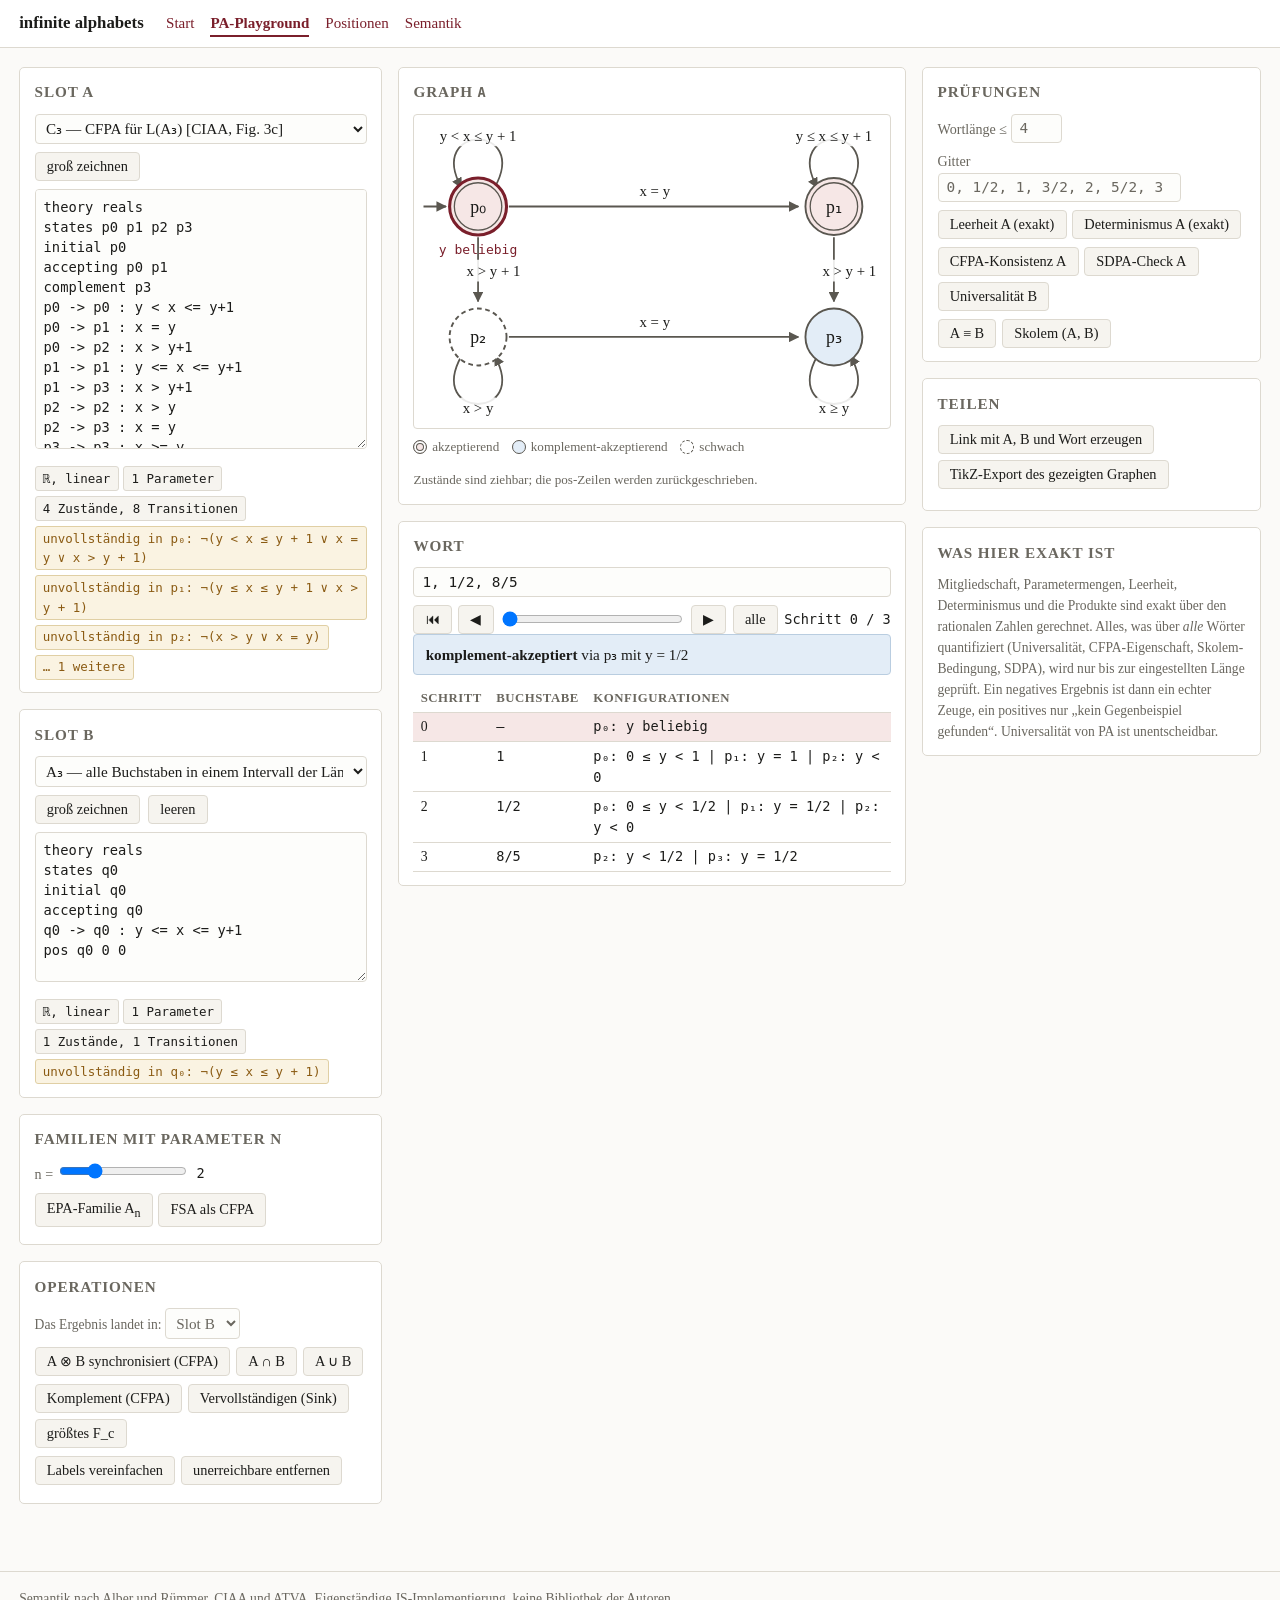
==== docs/playground.html @ 9ccb7ba7 "Kurze Teilen-Links, Graph-Layout ohne Kollisionen Der Teilen-Link war unbrauchbar: encodeURIComponen" ====
<!DOCTYPE html>
<html lang="de">
<head>
<meta charset="utf-8">
<meta name="viewport" content="width=device-width, initial-scale=1">
<title>PA-Playground — infinite alphabets</title>
<link rel="icon" href="favicon.svg" type="image/svg+xml">
<link rel="stylesheet" href="assets/css/app.css">
</head>
<body>

<header class="site">
  <span class="brand">infinite alphabets</span>
  <nav>
    <a href="index.html">Start</a>
    <a href="playground.html" class="active">PA-Playground</a>
    <a href="positions.html">Positionen</a>
    <a href="semantics.html">Semantik</a>
  </nav>
</header>

<main>
  <div class="cols">

    <!-- Spalte 1: Editoren -->
    <div>
      <div class="panel">
        <h2>Slot A</h2>
        <div class="field-row">
          <select id="exA"></select>
          <button id="showA">groß zeichnen</button>
        </div>
        <textarea id="dslA" spellcheck="false"></textarea>
        <div class="badges" id="badgesA"></div>
        <div class="error" id="errA"></div>
      </div>

      <div class="panel">
        <h2>Slot B</h2>
        <div class="field-row">
          <select id="exB"></select>
          <button id="showB">groß zeichnen</button>
          <button id="clearB">leeren</button>
        </div>
        <textarea id="dslB" class="small" spellcheck="false"></textarea>
        <div class="badges" id="badgesB"></div>
        <div class="error" id="errB"></div>
      </div>

      <div class="panel">
        <h2>Familien mit Parameter n</h2>
        <div class="field-row">
          <label>n = <input type="range" id="famN" min="1" max="5" value="2" style="width:8rem"></label>
          <span class="mono" id="famNLabel">2</span>
        </div>
        <div class="btn-row">
          <button data-fam="epa">EPA-Familie A<sub>n</sub></button>
          <button data-fam="cffsa">FSA als CFPA</button>
        </div>
        <p class="hint" id="famNote"></p>
      </div>

      <div class="panel">
        <h2>Operationen</h2>
        <p class="hint" id="opTarget">Das Ergebnis landet in:
          <select id="opSlot"><option value="A">Slot A</option><option value="B" selected>Slot B</option></select>
        </p>
        <div class="btn-row">
          <button data-op="sync">A ⊗ B synchronisiert (CFPA)</button>
          <button data-op="inter">A ∩ B</button>
          <button data-op="union">A ∪ B</button>
        </div>
        <div class="btn-row">
          <button data-op="complement">Komplement (CFPA)</button>
          <button data-op="sink">Vervollständigen (Sink)</button>
          <button data-op="fc">größtes F_c</button>
        </div>
        <div class="btn-row">
          <button data-op="simplify">Labels vereinfachen</button>
          <button data-op="prune">unerreichbare entfernen</button>
        </div>
        <p class="hint" id="opNote"></p>
      </div>
    </div>

    <!-- Spalte 2: Graph -->
    <div>
      <div class="panel">
        <h2>Graph <span id="graphWhich" class="mono"></span></h2>
        <div class="graph-wrap"><svg class="graph" id="graph"></svg></div>
        <div class="legend">
          <span><i class="acc"></i> akzeptierend</span>
          <span><i class="comp"></i> komplement-akzeptierend</span>
          <span><i class="weak"></i> schwach</span>
          <span>Zustände sind ziehbar; die pos-Zeilen werden zurückgeschrieben.</span>
        </div>
      </div>

      <div class="panel">
        <h2>Wort</h2>
        <div class="field-row">
          <input type="text" id="word" placeholder="1, 2, 3   bzw.   abacb">
        </div>
        <div class="stepper">
          <button id="stepFirst">⏮</button>
          <button id="stepPrev">◀</button>
          <input type="range" id="stepRange" min="0" max="0" value="0">
          <button id="stepNext">▶</button>
          <button id="stepAll">alle</button>
          <span class="mono" id="stepLabel"></span>
        </div>
        <div id="verdict"></div>
        <table id="confTable">
          <thead><tr><th>Schritt</th><th>Buchstabe</th><th>Konfigurationen</th></tr></thead>
          <tbody></tbody>
        </table>
      </div>
    </div>

    <!-- Spalte 3: Prüfungen -->
    <div>
      <div class="panel">
        <h2>Prüfungen</h2>
        <div class="field-row">
          <label>Wortlänge ≤ <input type="text" id="maxLen" value="4" style="width:3.2rem"></label>
        </div>
        <div class="field-row" id="gridRow">
          <label>Gitter <input type="text" id="grid" value="0, 1/2, 1, 3/2, 2, 5/2, 3"></label>
        </div>
        <div class="btn-row">
          <button data-check="empty">Leerheit A (exakt)</button>
          <button data-check="det">Determinismus A (exakt)</button>
        </div>
        <div class="btn-row">
          <button data-check="cfpa">CFPA-Konsistenz A</button>
          <button data-check="sdpa">SDPA-Check A</button>
          <button data-check="uni">Universalität B</button>
        </div>
        <div class="btn-row">
          <button data-check="equiv">A ≡ B</button>
          <button data-check="skolem">Skolem (A, B)</button>
        </div>
        <div id="checkOut"></div>
      </div>

      <div class="panel">
        <h2>Teilen</h2>
        <div class="btn-row">
          <button id="mkLink">Link mit A, B und Wort erzeugen</button>
          <button id="mkTikz">TikZ-Export des gezeigten Graphen</button>
        </div>
        <p class="hint" id="linkOut"></p>
        <textarea id="tikzOut" class="small" spellcheck="false" style="display:none" readonly></textarea>
      </div>

      <div class="panel">
        <h2>Was hier exakt ist</h2>
        <p class="hint">
          Mitgliedschaft, Parametermengen, Leerheit, Determinismus und die Produkte sind exakt
          über den rationalen Zahlen gerechnet. Alles, was über <em>alle</em> Wörter quantifiziert
          (Universalität, CFPA-Eigenschaft, Skolem-Bedingung, SDPA), wird nur bis zur eingestellten
          Länge geprüft. Ein negatives Ergebnis ist dann ein echter Zeuge, ein positives nur
          „kein Gegenbeispiel gefunden“. Universalität von PA ist unentscheidbar.
        </p>
      </div>
    </div>

  </div>
</main>

<footer class="site">
  Semantik nach Alber und Rümmer, CIAA und ATVA. Eigenständige JS-Implementierung, keine Bibliothek der Autoren.
</footer>

<script src="assets/js/fraction.js"></script>
<script src="assets/js/intervals.js"></script>
<script src="assets/js/formula.js"></script>
<script src="assets/js/theory-eq.js"></script>
<script src="assets/js/theory-real.js"></script>
<script src="assets/js/automaton.js"></script>
<script src="assets/js/examples.js"></script>
<script src="assets/js/draw.js"></script>
<script src="assets/js/tikz.js"></script>
<script src="assets/js/share.js"></script>
<script src="assets/js/playground.js"></script>
</body>
</html>
---- docs/assets/css/app.css ----
:root {
  --bg: #fbfaf8;
  --panel: #ffffff;
  --ink: #1c1c1a;
  --muted: #6a675f;
  --line: #ddd9d0;
  --accent: #7a1f2b;
  --accent-soft: #f6e7e6;
  --blue: #1f4a7a;
  --blue-soft: #e3edf7;
  --edge: #5a5750;
  --hot: #7a1f2b;
  --ok: #2c6a3f;
  --warn: #8a5a12;
  --err: #a02020;
  --mono: "DejaVu Sans Mono", "Consolas", "Liberation Mono", monospace;
}

* { box-sizing: border-box; }

html, body {
  margin: 0;
  padding: 0;
  background: var(--bg);
  color: var(--ink);
  font-family: "Charter", "Georgia", "Times New Roman", serif;
  font-size: 16px;
  line-height: 1.55;
}

a { color: var(--accent); }
a:hover { color: #a8323f; }

header.site {
  border-bottom: 1px solid var(--line);
  background: var(--panel);
  padding: 0.6rem 1.2rem;
  display: flex;
  align-items: baseline;
  gap: 1.4rem;
  flex-wrap: wrap;
}
header.site .brand { font-weight: 600; font-size: 1.05rem; }
header.site nav { display: flex; gap: 1rem; font-size: 0.94rem; }
header.site nav a { text-decoration: none; }
header.site nav a.active { font-weight: 600; border-bottom: 2px solid var(--accent); }

main { padding: 1.2rem; max-width: 1700px; margin: 0 auto; }
main.prose { max-width: 780px; }
main.prose h1 { font-size: 1.7rem; margin-top: 0.4rem; }
main.prose h2 { font-size: 1.2rem; margin-top: 2rem; }
main.prose code { font-family: var(--mono); font-size: 0.9em; background: #f1efe9; padding: 0.1em 0.3em; border-radius: 3px; }
main.prose pre { background: #f1efe9; padding: 0.8rem; overflow-x: auto; border-radius: 4px; }
main.prose pre code { background: none; padding: 0; }

.cols { display: grid; gap: 1rem; grid-template-columns: minmax(320px, 30fr) minmax(360px, 42fr) minmax(300px, 28fr); align-items: start; }
.cols-2 { display: grid; gap: 1rem; grid-template-columns: minmax(300px, 32fr) minmax(400px, 68fr); align-items: start; }
@media (max-width: 1100px) { .cols, .cols-2 { grid-template-columns: 1fr; } }

.panel {
  background: var(--panel);
  border: 1px solid var(--line);
  border-radius: 5px;
  padding: 0.8rem 0.9rem;
  margin-bottom: 1rem;
}
.panel > h2 { font-size: 0.95rem; text-transform: uppercase; letter-spacing: 0.06em; color: var(--muted); margin: 0 0 0.6rem; font-weight: 600; }
.panel > h3 { font-size: 0.9rem; margin: 0.9rem 0 0.4rem; color: var(--muted); }

textarea, input, select, button {
  font-family: inherit;
  font-size: 0.95rem;
  color: inherit;
}
textarea {
  width: 100%;
  min-height: 260px;
  font-family: var(--mono);
  font-size: 0.86rem;
  line-height: 1.45;
  border: 1px solid var(--line);
  border-radius: 4px;
  padding: 0.5rem;
  background: #fdfdfb;
  resize: vertical;
  tab-size: 2;
}
textarea.small { min-height: 150px; }
input[type="text"] {
  width: 100%;
  border: 1px solid var(--line);
  border-radius: 4px;
  padding: 0.35rem 0.5rem;
  font-family: var(--mono);
  font-size: 0.9rem;
  background: #fdfdfb;
}
select {
  border: 1px solid var(--line);
  border-radius: 4px;
  padding: 0.3rem 0.4rem;
  background: #fdfdfb;
  max-width: 100%;
}
button {
  border: 1px solid var(--line);
  background: #f6f4ef;
  border-radius: 4px;
  padding: 0.32rem 0.7rem;
  cursor: pointer;
  font-size: 0.9rem;
}
button:hover { background: #eeece5; }
button:active { background: #e4e1d8; }
button:disabled { opacity: 0.45; cursor: default; }
button.primary { background: var(--accent); color: #fff; border-color: var(--accent); }
button.primary:hover { background: #8f2634; }
.btn-row { display: flex; flex-wrap: wrap; gap: 0.35rem; margin-top: 0.5rem; }
.field-row { display: flex; gap: 0.5rem; align-items: center; flex-wrap: wrap; margin-bottom: 0.5rem; }
.field-row label { font-size: 0.88rem; color: var(--muted); }

.badges { display: flex; flex-wrap: wrap; gap: 0.3rem; margin-top: 0.55rem; }
.badge {
  font-size: 0.78rem;
  padding: 0.12rem 0.45rem;
  border-radius: 3px;
  border: 1px solid var(--line);
  background: #f6f4ef;
  font-family: var(--mono);
}
.badge.ok { border-color: #b6d3bd; background: #eaf5ed; color: var(--ok); }
.badge.warn { border-color: #e0cfa4; background: #faf3e2; color: var(--warn); }
.badge.err { border-color: #e3b7b7; background: #fbeded; color: var(--err); }

.graph-wrap { border: 1px solid var(--line); border-radius: 4px; background: #fff; overflow: hidden; }
svg.graph { display: block; width: 100%; height: auto; min-height: 220px; font-family: "Charter", "Georgia", serif; }

svg.graph .state-body { fill: #fff; stroke: var(--edge); stroke-width: 1.6; }
svg.graph .state-inner { fill: none; stroke: var(--edge); stroke-width: 1.1; }
svg.graph .state-accepting .state-body { fill: var(--accent-soft); }
svg.graph .state-complement .state-body { fill: var(--blue-soft); }
svg.graph .state-weak .state-body { fill: #fff; stroke-dasharray: 4 3; }
svg.graph .state.hot .state-body { stroke: var(--hot); stroke-width: 2.6; }
svg.graph .state-label { font-size: 15px; fill: var(--ink); }
svg.graph .state-set { font-size: 11px; fill: var(--hot); font-family: var(--mono); }
svg.graph .edge { fill: none; stroke: var(--edge); stroke-width: 1.5; }
svg.graph .init-arrow { stroke: var(--edge); stroke-width: 1.5; fill: none; }
svg.graph .edge-label text { font-size: 12.5px; fill: var(--ink); }
svg.graph .label-bg { fill: #fff; fill-opacity: 0.88; }
svg.graph .token-round circle { fill: var(--accent); }
svg.graph .token-square rect { fill: none; stroke: var(--ink); stroke-width: 1.8; }
svg.graph .token-letter { font-size: 9px; fill: #fff; font-family: var(--mono); }
svg.graph .token { transition: transform 400ms ease; }

table { border-collapse: collapse; width: 100%; font-size: 0.86rem; }
th, td { text-align: left; padding: 0.22rem 0.45rem; border-bottom: 1px solid var(--line); vertical-align: top; }
th { color: var(--muted); font-weight: 600; font-size: 0.8rem; text-transform: uppercase; letter-spacing: 0.04em; }
td.mono, th.mono, .mono { font-family: var(--mono); font-size: 0.85rem; }

.verdict { padding: 0.5rem 0.7rem; border-radius: 4px; border: 1px solid var(--line); margin-bottom: 0.6rem; font-size: 0.95rem; }
.verdict.acc { background: var(--accent-soft); border-color: #e0b9bd; }
.verdict.comp { background: var(--blue-soft); border-color: #b9cde0; }
.verdict.none { background: #f4f3ef; }
.verdict.conflict { background: #fbeded; border-color: #e3b7b7; color: var(--err); font-weight: 600; }

.hint { font-size: 0.85rem; color: var(--muted); margin: 0.3rem 0 0; }
.error { color: var(--err); font-family: var(--mono); font-size: 0.85rem; white-space: pre-wrap; }
.result-line { font-size: 0.88rem; margin: 0.25rem 0; }
.result-line .tag { font-family: var(--mono); font-size: 0.78rem; color: var(--muted); }
.witness-link { cursor: pointer; text-decoration: underline; color: var(--accent); }

.stepper { display: flex; align-items: center; gap: 0.4rem; flex-wrap: wrap; }
.stepper input[type="range"] { flex: 1; min-width: 120px; }

.legend { display: flex; flex-wrap: wrap; gap: 0.8rem; font-size: 0.82rem; color: var(--muted); margin-top: 0.5rem; }
.legend span { display: flex; align-items: center; gap: 0.3rem; }
.legend i { width: 14px; height: 14px; border-radius: 50%; border: 1.5px solid var(--edge); display: inline-block; }
.legend i.acc { background: var(--accent-soft); box-shadow: inset 0 0 0 2px #fff, inset 0 0 0 3px var(--edge); }
.legend i.comp { background: var(--blue-soft); }
.legend i.weak { background: #fff; border-style: dashed; }

details { margin-top: 0.5rem; }
summary { cursor: pointer; font-size: 0.88rem; color: var(--muted); }
details[open] summary { margin-bottom: 0.4rem; }

.matrix { font-family: var(--mono); font-size: 0.8rem; border-collapse: collapse; }
.matrix td { border: none; padding: 0.05rem 0.3rem; text-align: right; }
.matrix .zero { color: #c8c4bb; }

.vec { font-family: var(--mono); font-size: 0.9rem; }
.vec .upper { color: var(--accent); }
.vec .lower { color: var(--blue); }

.word-display { font-family: var(--mono); font-size: 1.05rem; letter-spacing: 0.06em; padding: 0.3rem 0; word-break: break-all; }
.word-display .cursor { color: var(--muted); }

.pos-table { max-height: 320px; overflow-y: auto; }

footer.site { border-top: 1px solid var(--line); margin-top: 2rem; padding: 1rem 1.2rem; font-size: 0.85rem; color: var(--muted); }

/* Teilen-Panel: lange URLs duerfen das Layout nicht sprengen. */
#linkOut { display: flex; flex-direction: column; gap: 0.3rem; margin-top: 0.5rem; }
#linkOut input[type="text"] { font-size: 0.78rem; }
#linkOut .hint { margin: 0; }
.hint, .result-line, .error { overflow-wrap: anywhere; }
#tikzOut { margin-top: 0.5rem; font-size: 0.78rem; }
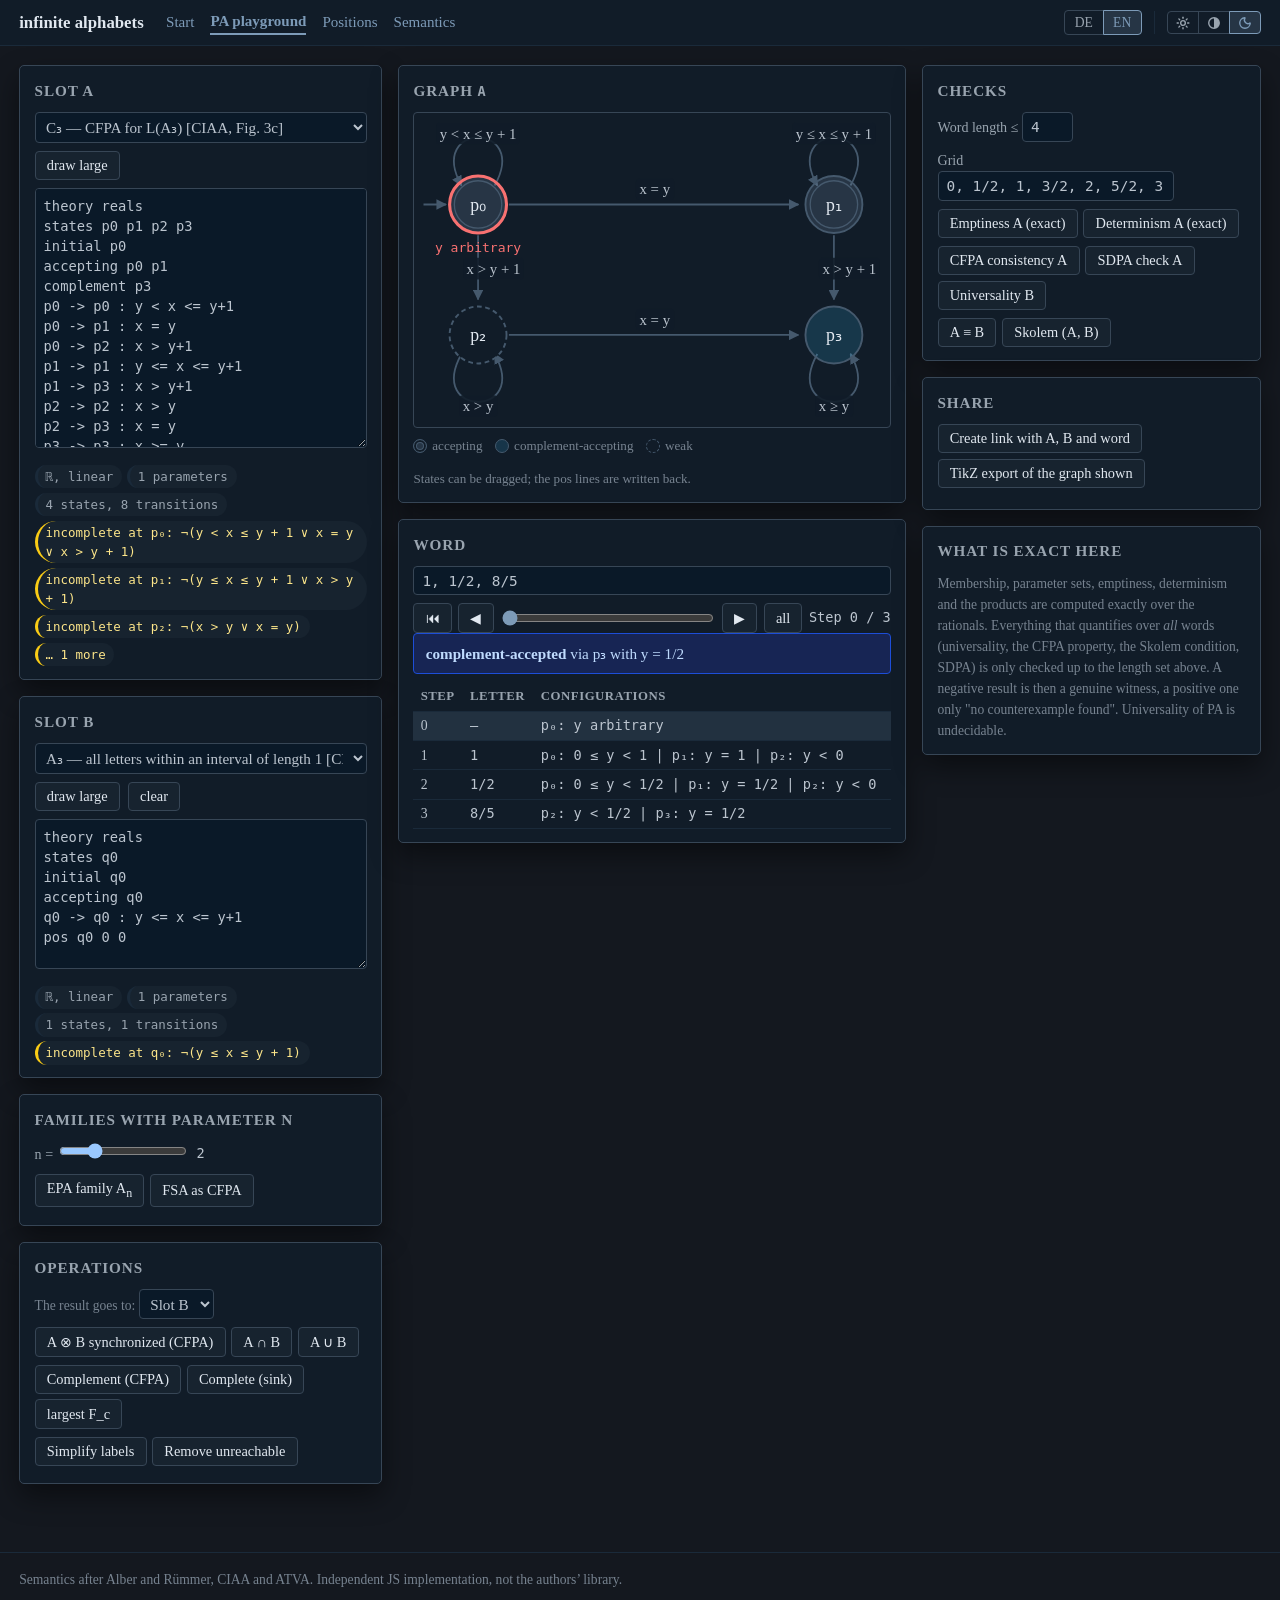
==== commit d21c48cd: "Zweisprachige Seite und die drei Themes von alber.me Englisch ist jetzt der Standard, Deutsch ist ei" ====
--- a/docs/playground.html
+++ b/docs/playground.html
@@ -1,9 +1,11 @@
 <!DOCTYPE html>
-<html lang="de">
+<html lang="en" data-theme="dark" data-skin="dark">
 <head>
 <meta charset="utf-8">
+<script>(function(){var d='dark',P={light:'light',dark:'dark',grey:'dark'},k=function(v){return typeof P[v]=='string'},e=document.documentElement,t=new URLSearchParams(location.search).get('theme');if(k(t)){try{localStorage.setItem('theme',t)}catch(x){}}else{try{t=localStorage.getItem('theme')}catch(x){}}if(!k(t))t=d;e.dataset.skin=t;e.dataset.theme=P[t];e.style.colorScheme=P[t];})();</script>
+<script>(function(){var p=new URLSearchParams(location.search).get('lang'),l;if(p==='en'||p==='de'){l=p}else{try{l=localStorage.getItem('lang')}catch(e){}}document.documentElement.lang=(l==='de'||l==='en')?l:'en';})();</script>
 <meta name="viewport" content="width=device-width, initial-scale=1">
-<title>PA-Playground — infinite alphabets</title>
+<title data-i18n="pg.title">PA playground — infinite alphabets</title>
 <link rel="icon" href="favicon.svg" type="image/svg+xml">
 <link rel="stylesheet" href="assets/css/app.css">
 </head>
@@ -12,11 +14,19 @@
 <header class="site">
   <span class="brand">infinite alphabets</span>
   <nav>
-    <a href="index.html">Start</a>
-    <a href="playground.html" class="active">PA-Playground</a>
-    <a href="positions.html">Positionen</a>
-    <a href="semantics.html">Semantik</a>
+    <a href="index.html" data-i18n="nav.start">Start</a>
+    <a href="playground.html" class="active" data-i18n="nav.playground">PA playground</a>
+    <a href="positions.html" data-i18n="nav.positions">Positions</a>
+    <a href="semantics.html" data-i18n="nav.semantics">Semantics</a>
   </nav>
+  <div class="chrome">
+    <div class="group">
+      <button class="seg lang-seg" data-lang="de">DE</button><button class="seg lang-seg" data-lang="en">EN</button>
+    </div>
+    <div class="group">
+      <button class="seg theme-seg" data-theme-set="light" data-i18n-attr="aria-label:theme.light;title:theme.light"></button><button class="seg theme-seg" data-theme-set="grey" data-i18n-attr="aria-label:theme.grey;title:theme.grey"></button><button class="seg theme-seg" data-theme-set="dark" data-i18n-attr="aria-label:theme.dark;title:theme.dark"></button>
+    </div>
+  </div>
 </header>
 
 <main>
@@ -25,10 +35,10 @@
     <!-- Spalte 1: Editoren -->
     <div>
       <div class="panel">
-        <h2>Slot A</h2>
+        <h2 data-i18n="pg.slotA">Slot A</h2>
         <div class="field-row">
           <select id="exA"></select>
-          <button id="showA">groß zeichnen</button>
+          <button id="showA" data-i18n="pg.drawBig">draw large</button>
         </div>
         <textarea id="dslA" spellcheck="false"></textarea>
         <div class="badges" id="badgesA"></div>
@@ -36,11 +46,11 @@
       </div>
 
       <div class="panel">
-        <h2>Slot B</h2>
+        <h2 data-i18n="pg.slotB">Slot B</h2>
         <div class="field-row">
           <select id="exB"></select>
-          <button id="showB">groß zeichnen</button>
-          <button id="clearB">leeren</button>
+          <button id="showB" data-i18n="pg.drawBig">draw large</button>
+          <button id="clearB" data-i18n="pg.clear">clear</button>
         </div>
         <textarea id="dslB" class="small" spellcheck="false"></textarea>
         <div class="badges" id="badgesB"></div>
@@ -48,36 +58,36 @@
       </div>
 
       <div class="panel">
-        <h2>Familien mit Parameter n</h2>
+        <h2 data-i18n="pg.fam.h">Families with parameter n</h2>
         <div class="field-row">
           <label>n = <input type="range" id="famN" min="1" max="5" value="2" style="width:8rem"></label>
           <span class="mono" id="famNLabel">2</span>
         </div>
         <div class="btn-row">
-          <button data-fam="epa">EPA-Familie A<sub>n</sub></button>
-          <button data-fam="cffsa">FSA als CFPA</button>
+          <button data-fam="epa" data-i18n-html="pg.fam.epa">EPA family A<sub>n</sub></button>
+          <button data-fam="cffsa" data-i18n="pg.fam.cffsa">FSA as CFPA</button>
         </div>
         <p class="hint" id="famNote"></p>
       </div>
 
       <div class="panel">
-        <h2>Operationen</h2>
-        <p class="hint" id="opTarget">Das Ergebnis landet in:
+        <h2 data-i18n="pg.ops.h">Operations</h2>
+        <p class="hint" id="opTarget"><span data-i18n="pg.ops.target">The result goes to:</span>
           <select id="opSlot"><option value="A">Slot A</option><option value="B" selected>Slot B</option></select>
         </p>
         <div class="btn-row">
-          <button data-op="sync">A ⊗ B synchronisiert (CFPA)</button>
-          <button data-op="inter">A ∩ B</button>
-          <button data-op="union">A ∪ B</button>
+          <button data-op="sync" data-i18n="pg.op.sync">A ⊗ B synchronized (CFPA)</button>
+          <button data-op="inter" data-i18n="pg.op.inter">A ∩ B</button>
+          <button data-op="union" data-i18n="pg.op.union">A ∪ B</button>
         </div>
         <div class="btn-row">
-          <button data-op="complement">Komplement (CFPA)</button>
-          <button data-op="sink">Vervollständigen (Sink)</button>
-          <button data-op="fc">größtes F_c</button>
+          <button data-op="complement" data-i18n="pg.op.complement">Complement (CFPA)</button>
+          <button data-op="sink" data-i18n="pg.op.sink">Complete (sink)</button>
+          <button data-op="fc" data-i18n="pg.op.fc">largest F_c</button>
         </div>
         <div class="btn-row">
-          <button data-op="simplify">Labels vereinfachen</button>
-          <button data-op="prune">unerreichbare entfernen</button>
+          <button data-op="simplify" data-i18n="pg.op.simplify">Simplify labels</button>
+          <button data-op="prune" data-i18n="pg.op.prune">Remove unreachable</button>
         </div>
         <p class="hint" id="opNote"></p>
       </div>
@@ -86,92 +96,91 @@
     <!-- Spalte 2: Graph -->
     <div>
       <div class="panel">
-        <h2>Graph <span id="graphWhich" class="mono"></span></h2>
+        <h2><span data-i18n="pg.graph.h">Graph</span> <span id="graphWhich" class="mono"></span></h2>
         <div class="graph-wrap"><svg class="graph" id="graph"></svg></div>
         <div class="legend">
-          <span><i class="acc"></i> akzeptierend</span>
-          <span><i class="comp"></i> komplement-akzeptierend</span>
-          <span><i class="weak"></i> schwach</span>
-          <span>Zustände sind ziehbar; die pos-Zeilen werden zurückgeschrieben.</span>
+          <span><i class="acc"></i> <span data-i18n="pg.legend.acc">accepting</span></span>
+          <span><i class="comp"></i> <span data-i18n="pg.legend.comp">complement-accepting</span></span>
+          <span><i class="weak"></i> <span data-i18n="pg.legend.weak">weak</span></span>
+          <span data-i18n="pg.legend.drag">States can be dragged; the pos lines are written back.</span>
         </div>
       </div>
 
       <div class="panel">
-        <h2>Wort</h2>
+        <h2 data-i18n="pg.word.h">Word</h2>
         <div class="field-row">
-          <input type="text" id="word" placeholder="1, 2, 3   bzw.   abacb">
+          <input type="text" id="word" data-i18n-attr="placeholder:pg.word.placeholder">
         </div>
         <div class="stepper">
-          <button id="stepFirst">⏮</button>
-          <button id="stepPrev">◀</button>
+          <button id="stepFirst" data-i18n-attr="title:pg.step.first;aria-label:pg.step.first">⏮</button>
+          <button id="stepPrev" data-i18n-attr="title:pg.step.prev;aria-label:pg.step.prev">◀</button>
           <input type="range" id="stepRange" min="0" max="0" value="0">
-          <button id="stepNext">▶</button>
-          <button id="stepAll">alle</button>
+          <button id="stepNext" data-i18n-attr="title:pg.step.next;aria-label:pg.step.next">▶</button>
+          <button id="stepAll" data-i18n="pg.step.all" data-i18n-attr="title:pg.step.allTitle">all</button>
           <span class="mono" id="stepLabel"></span>
         </div>
         <div id="verdict"></div>
         <table id="confTable">
-          <thead><tr><th>Schritt</th><th>Buchstabe</th><th>Konfigurationen</th></tr></thead>
+          <thead><tr>
+            <th data-i18n="pg.th.step">Step</th>
+            <th data-i18n="pg.th.letter">Letter</th>
+            <th data-i18n="pg.th.confs">Configurations</th>
+          </tr></thead>
           <tbody></tbody>
         </table>
       </div>
     </div>
 
-    <!-- Spalte 3: Prüfungen -->
+    <!-- Spalte 3: Pruefungen -->
     <div>
       <div class="panel">
-        <h2>Prüfungen</h2>
+        <h2 data-i18n="pg.checks.h">Checks</h2>
         <div class="field-row">
-          <label>Wortlänge ≤ <input type="text" id="maxLen" value="4" style="width:3.2rem"></label>
+          <label><span data-i18n="pg.checks.maxlen">Word length ≤</span> <input type="text" id="maxLen" value="4" style="width:3.2rem"></label>
         </div>
         <div class="field-row" id="gridRow">
-          <label>Gitter <input type="text" id="grid" value="0, 1/2, 1, 3/2, 2, 5/2, 3"></label>
+          <label><span data-i18n="pg.checks.grid">Grid</span> <input type="text" id="grid" value="0, 1/2, 1, 3/2, 2, 5/2, 3"></label>
         </div>
         <div class="btn-row">
-          <button data-check="empty">Leerheit A (exakt)</button>
-          <button data-check="det">Determinismus A (exakt)</button>
+          <button data-check="empty" data-i18n="pg.check.empty">Emptiness A (exact)</button>
+          <button data-check="det" data-i18n="pg.check.det">Determinism A (exact)</button>
         </div>
         <div class="btn-row">
-          <button data-check="cfpa">CFPA-Konsistenz A</button>
-          <button data-check="sdpa">SDPA-Check A</button>
-          <button data-check="uni">Universalität B</button>
+          <button data-check="cfpa" data-i18n="pg.check.cfpa">CFPA consistency A</button>
+          <button data-check="sdpa" data-i18n="pg.check.sdpa">SDPA check A</button>
+          <button data-check="uni" data-i18n="pg.check.uni">Universality B</button>
         </div>
         <div class="btn-row">
-          <button data-check="equiv">A ≡ B</button>
-          <button data-check="skolem">Skolem (A, B)</button>
+          <button data-check="equiv" data-i18n="pg.check.equiv">A ≡ B</button>
+          <button data-check="skolem" data-i18n="pg.check.skolem">Skolem (A, B)</button>
         </div>
         <div id="checkOut"></div>
       </div>
 
       <div class="panel">
-        <h2>Teilen</h2>
+        <h2 data-i18n="pg.share.h">Share</h2>
         <div class="btn-row">
-          <button id="mkLink">Link mit A, B und Wort erzeugen</button>
-          <button id="mkTikz">TikZ-Export des gezeigten Graphen</button>
+          <button id="mkLink" data-i18n="pg.share.link">Create link with A, B and word</button>
+          <button id="mkTikz" data-i18n="pg.share.tikz">TikZ export of the graph shown</button>
         </div>
         <p class="hint" id="linkOut"></p>
         <textarea id="tikzOut" class="small" spellcheck="false" style="display:none" readonly></textarea>
       </div>
 
       <div class="panel">
-        <h2>Was hier exakt ist</h2>
-        <p class="hint">
-          Mitgliedschaft, Parametermengen, Leerheit, Determinismus und die Produkte sind exakt
-          über den rationalen Zahlen gerechnet. Alles, was über <em>alle</em> Wörter quantifiziert
-          (Universalität, CFPA-Eigenschaft, Skolem-Bedingung, SDPA), wird nur bis zur eingestellten
-          Länge geprüft. Ein negatives Ergebnis ist dann ein echter Zeuge, ein positives nur
-          „kein Gegenbeispiel gefunden“. Universalität von PA ist unentscheidbar.
-        </p>
+        <h2 data-i18n="pg.exact.h">What is exact here</h2>
+        <p class="hint" data-i18n-html="pg.exact.p"></p>
       </div>
     </div>
 
   </div>
 </main>
 
-<footer class="site">
-  Semantik nach Alber und Rümmer, CIAA und ATVA. Eigenständige JS-Implementierung, keine Bibliothek der Autoren.
-</footer>
+<footer class="site" data-i18n="pg.footer">Semantics after Alber and Rümmer, CIAA and ATVA. Independent JS implementation, not the authors’ library.</footer>
 
+<script src="assets/js/strings.js"></script>
+<script src="assets/js/messages.js"></script>
+<script src="assets/js/site-chrome.js"></script>
 <script src="assets/js/fraction.js"></script>
 <script src="assets/js/intervals.js"></script>
 <script src="assets/js/formula.js"></script>
--- a/docs/assets/css/app.css
+++ b/docs/assets/css/app.css
@@ -1,18 +1,162 @@
+/* app.css — Farbleiter, Chrome und Komponenten.
+ *
+ * Drei Skins, nicht zwei: light, dark, grey. Die Wahl steht in data-skin, ihre
+ * Polaritaet in data-theme, damit Grau ein *dunkler* Skin ist und Code, der auf
+ * data-theme verzweigt, weiter stimmt. Die Leiter ist die --tool-*-Leiter von
+ * alber.me, Werte uebernommen (OKLab, Hue 250, gleichmaessige Helligkeitsstufen),
+ * damit die Projektseite unter alber.me/infinite-alphabets nicht aus dem Rahmen
+ * faellt. Die Rollen der alten Variablen (--bg, --ink, --accent) sind darauf
+ * abgebildet und bleiben erhalten, damit die SVG-Regeln unten unveraendert gelten.
+ *
+ * Grau unterscheidet Flaechen ueber den Umriss, nicht ueber die Fuellung: keine
+ * Schatten, keine Flaechenakzente. Deshalb ist dort --tool-surface gleich der
+ * Seitenfarbe und --tool-border weiss.
+ */
+
+/* === DUNKEL (Standard) === */
+html[data-theme="dark"] {
+  --tool-emph:     #e1e8f0;
+  --tool-text:     #bcc5cf;
+  --tool-label:    #99a4af;
+  --tool-note:     #778390;
+  --tool-faint:    #566472;
+  --tool-border:   #374656;
+  --tool-hairline: #1a2a3a;
+  --tool-grid:     #45596d;
+  --tool-ink:      #0a1928;
+  --tool-panel:    #0a1928;
+  --tool-surface:  #111c28;
+  --tool-subtle:   #17232f;
+  --tool-shadow:   rgba(0, 0, 0, .45);
+  --tool-panel-shadow: 0 12px 28px var(--tool-shadow);
+  --tool-sig-good: #4ade80;
+  --tool-sig-warn: #facc15;
+  --tool-sig-bad:  #f87171;
+  --tool-sig-info: #38bdf8;
+  --tool-ok-bg:     #052e16;
+  --tool-ok-border: #15803d;
+  --tool-ok-text:   #bbf7d0;
+  --tool-warn-bg:     #422006;
+  --tool-warn-border: #a16207;
+  --tool-warn-text:   #fde68a;
+  --tool-danger-bg:     #7f1d1d;
+  --tool-danger-border: #b91c1c;
+  --tool-danger-text:   #fecaca;
+  --tool-info-bg:     #172554;
+  --tool-info-border: #1d4ed8;
+  --tool-info-text:   #bfdbfe;
+
+  --page:   #14181f;
+  --accent: #7d9bb8;
+  --accent-hover: #9db8d2;
+  --accent-soft:  rgba(125, 155, 184, .20);
+  --blue:      #38bdf8;
+  --blue-soft: rgba(56, 189, 248, .16);
+}
+
+/* === HELL === */
+html[data-theme="light"] {
+  --tool-emph:     #0c1c2b;
+  --tool-text:     #293746;
+  --tool-label:    #485563;
+  --tool-note:     #687481;
+  --tool-faint:    #8b96a1;
+  --tool-border:   #afb8c1;
+  --tool-hairline: #d5dce3;
+  --tool-grid:     #d5dce3;
+  --tool-ink:      #ecf3fb;
+  --tool-panel:    #ecf3fb;
+  --tool-surface:  #ffffff;
+  --tool-subtle:   #f1f5f9;
+  --tool-shadow:   rgba(15, 30, 50, .10);
+  --tool-panel-shadow: 0 1px 3px rgba(15, 30, 50, .08);
+  --tool-sig-good: #15803d;
+  --tool-sig-warn: #a16207;
+  --tool-sig-bad:  #b91c1c;
+  --tool-sig-info: #0369a1;
+  --tool-ok-bg:     #f0fdf4;
+  --tool-ok-border: #bbf7d0;
+  --tool-ok-text:   #166534;
+  --tool-warn-bg:     #fffbeb;
+  --tool-warn-border: #f59e0b;
+  --tool-warn-text:   #92400e;
+  --tool-danger-bg:     #fee2e2;
+  --tool-danger-border: #dc2626;
+  --tool-danger-text:   #7f1d1d;
+  --tool-info-bg:     #eff6ff;
+  --tool-info-border: #93c5fd;
+  --tool-info-text:   #1d4ed8;
+
+  --page:   #f8fafc;
+  --accent: #1f4a7a;
+  --accent-hover: #2c6099;
+  --accent-soft:  rgba(31, 74, 122, .10);
+  --blue:      #0369a1;
+  --blue-soft: rgba(3, 105, 161, .10);
+}
+
+/* === GRAU ===
+ * Dreifach wiederholtes Attribut wie in der Vorlage: der Skin muss die
+ * data-theme-Bloecke oben schlagen, egal wo er in der Datei steht. */
+html[data-skin="grey"][data-skin="grey"][data-skin="grey"] {
+  --tool-emph:     #ffffff;
+  --tool-text:     #f2f4f5;
+  --tool-label:    #dfe3e5;
+  --tool-note:     #c9cfd2;
+  --tool-faint:    #b0b7bb;
+  --tool-border:   #ffffff;
+  --tool-hairline: #9aa1a6;
+  --tool-grid:     #b0b7bb;
+  --tool-ink:      #22262b;
+  --tool-panel:    #55595f;
+  --tool-surface:  #55595f;
+  --tool-subtle:   #5c6167;
+  --tool-shadow:   transparent;
+  --tool-panel-shadow: none;
+  /* In einem achromatischen Skin ist die einzige verbleibende Achse die
+     Helligkeit, also bekommt sie das, was der Leser nicht uebersehen darf:
+     schlecht ist weiss, gut tritt zurueck. Info behaelt das Tuerkis. */
+  --tool-sig-good: #b3babe;
+  --tool-sig-warn: #d9dde0;
+  --tool-sig-bad:  #ffffff;
+  --tool-sig-info: #6fe3d2;
+  /* Callouts verlieren ihre Farbe und behalten ihren Kasten. Der Schweregrad
+     ist der Rand: durchgehend weiss beim Fehler, eine Stufe runter bei der
+     Warnung, Haarlinie beim Rest. */
+  --tool-ok-bg:     transparent;
+  --tool-ok-border: #9aa1a6;
+  --tool-ok-text:   #f2f4f5;
+  --tool-warn-bg:     transparent;
+  --tool-warn-border: #dfe3e5;
+  --tool-warn-text:   #f2f4f5;
+  --tool-danger-bg:     transparent;
+  --tool-danger-border: #ffffff;
+  --tool-danger-text:   #ffffff;
+  --tool-info-bg:     transparent;
+  --tool-info-border: #6fe3d2;
+  --tool-info-text:   #f2f4f5;
+
+  --page:   #55595f;
+  --accent: #6fe3d2;
+  --accent-hover: #93ece0;
+  --accent-soft:  transparent;
+  --blue:      #6fe3d2;
+  --blue-soft: transparent;
+}
+
+/* Rollen, die der alte Code unter seinen Namen liest. Eine Ebene Indirektion,
+   damit die SVG- und Tabellenregeln unten nicht dreimal existieren muessen. */
 :root {
-  --bg: #fbfaf8;
-  --panel: #ffffff;
-  --ink: #1c1c1a;
-  --muted: #6a675f;
-  --line: #ddd9d0;
-  --accent: #7a1f2b;
-  --accent-soft: #f6e7e6;
-  --blue: #1f4a7a;
-  --blue-soft: #e3edf7;
-  --edge: #5a5750;
-  --hot: #7a1f2b;
-  --ok: #2c6a3f;
-  --warn: #8a5a12;
-  --err: #a02020;
+  --bg:    var(--page);
+  --panel: var(--tool-surface);
+  --ink:   var(--tool-text);
+  --muted: var(--tool-note);
+  --line:  var(--tool-hairline);
+  --edge:  var(--tool-grid);
+  --hot:   var(--tool-sig-bad);
+  --ok:    var(--tool-sig-good);
+  --warn:  var(--tool-sig-warn);
+  --err:   var(--tool-sig-bad);
   --mono: "DejaVu Sans Mono", "Consolas", "Liberation Mono", monospace;
 }
 
@@ -29,28 +173,206 @@
 }
 
 a { color: var(--accent); }
-a:hover { color: #a8323f; }
+a:hover { color: var(--accent-hover); }
+
+/* ===================================================================== */
+/* AFFORDANZ: drei Klassen, drei Formen.                                 */
+/*                                                                       */
+/* Die Seite hatte Elemente, denen man nicht ansah, ob sie anklickbar    */
+/* sind: Badges sahen aus wie Schaltflaechen, Tabellenzeilen und Zeugen- */
+/* Links waren klickbar, ohne es zu zeigen. Ab hier gilt durchgehend:    */
+/*                                                                       */
+/*   AKTION   .btn        erhaben, Rahmen + Fuellung, cursor: pointer,   */
+/*                        reagiert auf hover/active. Tut etwas.          */
+/*   AUSWAHL  .seg        flach, geteilte Kanten, aktives Segment traegt */
+/*                        den Akzent. Waehlt zwischen Zustaenden.        */
+/*   ANZEIGE  .badge      abgerundete Kapsel, kein Rahmen in Buttonfarbe,*/
+/*             .verdict   cursor bleibt default. Reagiert auf nichts.    */
+/*                                                                       */
+/* Klickbares, das kein Kasten sein kann (Tabellenzeile, Zeuge im Fliess-*/
+/* text), bekommt .is-clickable bzw. .witness-link: unterstrichen und mit*/
+/* Hover-Fuellung, damit die Klickbarkeit sichtbar ist, ohne dass daraus */
+/* eine vierte Buttonform wird.                                          */
+/* ===================================================================== */
+
+/* --- AKTION ---
+   Rechteck, umlaufender Rahmen, leichte Erhebung: eine Flaeche, die man
+   druecken kann. Der Schatten ist absichtlich klein; im grauen Skin ist er
+   none (--tool-panel-shadow), dort tragen Rahmen und Hover die Aussage. */
+button,
+.btn {
+  font-family: inherit;
+  font-size: 0.9rem;
+  color: var(--tool-emph);
+  border: 1px solid var(--tool-border);
+  background: var(--tool-subtle);
+  border-radius: 4px;
+  padding: 0.32rem 0.7rem;
+  cursor: pointer;
+  transition: background-color .12s ease, border-color .12s ease, color .12s ease,
+    transform .06s ease;
+}
+/* Der Druck-Effekt: einen halben Pixel tiefer beim Klicken. Kein Schatten, der
+   sich bewegt, weil der graue Skin gar keinen hat und die Bewegung dort dann
+   fehlen wuerde. */
+button:active:not(:disabled),
+.btn:active:not(:disabled) { transform: translateY(1px); }
+button:hover:not(:disabled),
+.btn:hover:not(:disabled) {
+  background: color-mix(in srgb, var(--accent) 16%, var(--tool-subtle));
+  border-color: var(--accent);
+  color: var(--tool-emph);
+}
+button:active:not(:disabled),
+.btn:active:not(:disabled) {
+  background: color-mix(in srgb, var(--accent) 26%, var(--tool-subtle));
+}
+button:disabled,
+.btn:disabled { opacity: 0.45; cursor: not-allowed; }
+button:focus-visible,
+.btn:focus-visible { outline: 2px solid var(--accent); outline-offset: 2px; }
+
+button.primary,
+.btn.primary {
+  background: var(--accent);
+  color: var(--tool-ink);
+  border-color: var(--accent);
+  font-weight: 600;
+}
+button.primary:hover:not(:disabled),
+.btn.primary:hover:not(:disabled) {
+  background: var(--accent-hover);
+  border-color: var(--accent-hover);
+  color: var(--tool-ink);
+}
+
+/* --- AUSWAHL ---
+   Ecken folgen der DOM-Nachbarschaft, ein einzelnes Segment braucht also
+   keinen Sonderfall. Jedes Segment behaelt alle vier eigenen Raender. */
+.seg {
+  font-family: inherit;
+  font-size: 0.85rem;
+  color: var(--tool-label);
+  background: transparent;
+  border: 1px solid var(--tool-border);
+  border-radius: 4px;
+  padding: 0.22rem 0.6rem;
+  cursor: pointer;
+  transition: background-color .12s ease, color .12s ease, border-color .12s ease;
+}
+.seg:has(+ .seg) { border-top-right-radius: 0; border-bottom-right-radius: 0; }
+.seg + .seg { border-top-left-radius: 0; border-bottom-left-radius: 0; margin-left: -1px; }
+.seg:hover:not(.active) { color: var(--tool-emph); background: var(--tool-subtle); }
+.seg.active {
+  /* Weiche Akzentwaesche statt gefuellter Flaeche: ein gesaettigter Block
+     Akzent ist viel Farbe fuer ein Bedienelement, das nur sagt, welche von
+     zwei Ansichten an ist. Gemischt gegen transparent, nicht gegen die
+     Seitenfarbe. */
+  background: color-mix(in srgb, var(--accent) 20%, transparent);
+  color: var(--accent);
+  border-color: var(--accent);
+  z-index: 2;
+}
+.seg:focus-visible { outline: 2px solid var(--accent); outline-offset: 2px; z-index: 2; }
+
+/* --- ANZEIGE ---
+   Der Unterschied zur Schaltflaeche muss ohne Mauszeiger lesbar sein, sonst
+   sieht eine Reihe Badges aus wie eine Reihe Knoepfe. Drei Merkmale zusammen,
+   nicht eines allein, weil im grauen Skin die Farbe als Unterscheidung ausfaellt:
+     - Kapselform (border-radius 999px) gegen das Rechteck der Schaltflaeche,
+     - linker Farbbalken statt umlaufendem Rahmen: eine Marke am Text, kein Kasten,
+     - keine Hover-Reaktion, cursor: default, Text markierbar.
+   Der Balken traegt die Schwere (ok/warn/err), die Flaeche bleibt ruhig. */
+.badges { display: flex; flex-wrap: wrap; gap: 0.3rem; margin-top: 0.55rem; }
+.badge {
+  display: inline-block;
+  font-size: 0.78rem;
+  padding: 0.12rem 0.55rem 0.12rem 0.5rem;
+  border-radius: 999px;
+  border: none;
+  border-left: 3px solid var(--tool-hairline);
+  background: var(--tool-subtle);
+  color: var(--tool-label);
+  font-family: var(--mono);
+  cursor: default;
+  user-select: text;
+}
+.badge.ok   { border-left-color: var(--tool-sig-good); color: var(--tool-ok-text); }
+.badge.warn { border-left-color: var(--tool-sig-warn); color: var(--tool-warn-text); }
+.badge.err  { border-left-color: var(--tool-sig-bad);  color: var(--tool-danger-text); }
+
+/* --- KLICKBARES OHNE BUTTONFORM --- */
+.witness-link {
+  cursor: pointer;
+  text-decoration: underline;
+  text-underline-offset: 2px;
+  color: var(--accent);
+  border-radius: 3px;
+}
+.witness-link:hover { background: color-mix(in srgb, var(--accent) 18%, transparent); }
+
+/* Zeilen, die bei Klick den Schritt setzen. Der Zeiger allein reicht nicht,
+   weil man ihn erst sieht, wenn man schon dort ist: deshalb zusaetzlich eine
+   Hover-Fuellung ueber die ganze Zeile. */
+tr.is-clickable { cursor: pointer; }
+tr.is-clickable:hover > td { background: var(--tool-subtle); }
+tr.is-clickable.active > td { background: color-mix(in srgb, var(--accent) 16%, transparent); }
+
+/* ===================================================================== */
 
 header.site {
-  border-bottom: 1px solid var(--line);
-  background: var(--panel);
+  border-bottom: 1px solid var(--tool-hairline);
+  background: var(--tool-surface);
   padding: 0.6rem 1.2rem;
   display: flex;
-  align-items: baseline;
+  align-items: center;
   gap: 1.4rem;
   flex-wrap: wrap;
 }
-header.site .brand { font-weight: 600; font-size: 1.05rem; }
-header.site nav { display: flex; gap: 1rem; font-size: 0.94rem; }
+header.site .brand { font-weight: 600; font-size: 1.05rem; color: var(--tool-emph); }
+header.site nav { display: flex; gap: 1rem; font-size: 0.94rem; align-items: center; }
 header.site nav a { text-decoration: none; }
 header.site nav a.active { font-weight: 600; border-bottom: 2px solid var(--accent); }
+/* Die Umschalter rutschen ans rechte Ende, getrennt vom Seitenwechsel. */
+header.site .chrome {
+  margin-left: auto;
+  display: flex;
+  align-items: center;
+  gap: 0.75rem;
+}
+header.site .chrome .group { display: flex; align-items: center; }
+header.site .chrome .group + .group {
+  border-left: 1px solid var(--tool-hairline);
+  padding-left: 0.75rem;
+}
+
+/* Theme-Umschalter: die Icons kommen als CSS-Maske herein und werden in
+   currentColor gefaerbt, nicht als ☀/☾-Zeichen. Die rendern in den meisten
+   Fonts als Emoji und bringen ihre eigene Farbe mit. */
+.theme-seg {
+  display: inline-flex;
+  align-items: center;
+  justify-content: center;
+  padding: 0.22rem 0.5rem;
+}
+.theme-seg::before {
+  content: "";
+  width: 14px;
+  height: 14px;
+  background-color: currentColor;
+  -webkit-mask: var(--icon) no-repeat center / contain;
+  mask: var(--icon) no-repeat center / contain;
+}
+.theme-seg[data-theme-set="light"] { --icon: url('../img/icons/theme-sun.svg'); }
+.theme-seg[data-theme-set="grey"]  { --icon: url('../img/icons/theme-contrast.svg'); }
+.theme-seg[data-theme-set="dark"]  { --icon: url('../img/icons/theme-moon.svg'); }
 
 main { padding: 1.2rem; max-width: 1700px; margin: 0 auto; }
 main.prose { max-width: 780px; }
-main.prose h1 { font-size: 1.7rem; margin-top: 0.4rem; }
-main.prose h2 { font-size: 1.2rem; margin-top: 2rem; }
-main.prose code { font-family: var(--mono); font-size: 0.9em; background: #f1efe9; padding: 0.1em 0.3em; border-radius: 3px; }
-main.prose pre { background: #f1efe9; padding: 0.8rem; overflow-x: auto; border-radius: 4px; }
+main.prose h1 { font-size: 1.7rem; margin-top: 0.4rem; color: var(--tool-emph); }
+main.prose h2 { font-size: 1.2rem; margin-top: 2rem; color: var(--tool-emph); }
+main.prose code { font-family: var(--mono); font-size: 0.9em; background: var(--tool-subtle); padding: 0.1em 0.3em; border-radius: 3px; }
+main.prose pre { background: var(--tool-subtle); padding: 0.8rem; overflow-x: auto; border-radius: 4px; }
 main.prose pre code { background: none; padding: 0; }
 
 .cols { display: grid; gap: 1rem; grid-template-columns: minmax(320px, 30fr) minmax(360px, 42fr) minmax(300px, 28fr); align-items: start; }
@@ -58,19 +380,20 @@
 @media (max-width: 1100px) { .cols, .cols-2 { grid-template-columns: 1fr; } }
 
 .panel {
-  background: var(--panel);
-  border: 1px solid var(--line);
+  background: var(--tool-surface);
+  border: 1px solid var(--tool-border);
   border-radius: 5px;
   padding: 0.8rem 0.9rem;
   margin-bottom: 1rem;
-}
-.panel > h2 { font-size: 0.95rem; text-transform: uppercase; letter-spacing: 0.06em; color: var(--muted); margin: 0 0 0.6rem; font-weight: 600; }
-.panel > h3 { font-size: 0.9rem; margin: 0.9rem 0 0.4rem; color: var(--muted); }
-
-textarea, input, select, button {
+  box-shadow: var(--tool-panel-shadow);
+}
+.panel > h2 { font-size: 0.95rem; text-transform: uppercase; letter-spacing: 0.06em; color: var(--tool-label); margin: 0 0 0.6rem; font-weight: 600; }
+.panel > h3 { font-size: 0.9rem; margin: 0.9rem 0 0.4rem; color: var(--tool-label); }
+
+textarea, input, select {
   font-family: inherit;
   font-size: 0.95rem;
-  color: inherit;
+  color: var(--tool-text);
 }
 textarea {
   width: 100%;
@@ -78,125 +401,113 @@
   font-family: var(--mono);
   font-size: 0.86rem;
   line-height: 1.45;
-  border: 1px solid var(--line);
+  border: 1px solid var(--tool-border);
   border-radius: 4px;
   padding: 0.5rem;
-  background: #fdfdfb;
+  background: var(--tool-panel);
   resize: vertical;
   tab-size: 2;
 }
 textarea.small { min-height: 150px; }
 input[type="text"] {
   width: 100%;
-  border: 1px solid var(--line);
+  border: 1px solid var(--tool-border);
   border-radius: 4px;
   padding: 0.35rem 0.5rem;
   font-family: var(--mono);
   font-size: 0.9rem;
-  background: #fdfdfb;
+  background: var(--tool-panel);
 }
 select {
-  border: 1px solid var(--line);
+  border: 1px solid var(--tool-border);
   border-radius: 4px;
   padding: 0.3rem 0.4rem;
-  background: #fdfdfb;
+  background: var(--tool-panel);
   max-width: 100%;
-}
-button {
-  border: 1px solid var(--line);
-  background: #f6f4ef;
-  border-radius: 4px;
-  padding: 0.32rem 0.7rem;
   cursor: pointer;
-  font-size: 0.9rem;
-}
-button:hover { background: #eeece5; }
-button:active { background: #e4e1d8; }
-button:disabled { opacity: 0.45; cursor: default; }
-button.primary { background: var(--accent); color: #fff; border-color: var(--accent); }
-button.primary:hover { background: #8f2634; }
+}
+textarea:focus-visible, input:focus-visible, select:focus-visible {
+  outline: 2px solid var(--accent); outline-offset: 1px;
+}
+
 .btn-row { display: flex; flex-wrap: wrap; gap: 0.35rem; margin-top: 0.5rem; }
+.seg-row { display: flex; flex-wrap: wrap; margin-top: 0.5rem; }
 .field-row { display: flex; gap: 0.5rem; align-items: center; flex-wrap: wrap; margin-bottom: 0.5rem; }
-.field-row label { font-size: 0.88rem; color: var(--muted); }
-
-.badges { display: flex; flex-wrap: wrap; gap: 0.3rem; margin-top: 0.55rem; }
-.badge {
-  font-size: 0.78rem;
-  padding: 0.12rem 0.45rem;
-  border-radius: 3px;
-  border: 1px solid var(--line);
-  background: #f6f4ef;
-  font-family: var(--mono);
-}
-.badge.ok { border-color: #b6d3bd; background: #eaf5ed; color: var(--ok); }
-.badge.warn { border-color: #e0cfa4; background: #faf3e2; color: var(--warn); }
-.badge.err { border-color: #e3b7b7; background: #fbeded; color: var(--err); }
-
-.graph-wrap { border: 1px solid var(--line); border-radius: 4px; background: #fff; overflow: hidden; }
+.field-row label { font-size: 0.88rem; color: var(--tool-label); }
+
+.graph-wrap { border: 1px solid var(--tool-border); border-radius: 4px; background: var(--tool-surface); overflow: hidden; }
 svg.graph { display: block; width: 100%; height: auto; min-height: 220px; font-family: "Charter", "Georgia", serif; }
 
-svg.graph .state-body { fill: #fff; stroke: var(--edge); stroke-width: 1.6; }
+svg.graph .state-body { fill: var(--tool-surface); stroke: var(--edge); stroke-width: 1.6; }
 svg.graph .state-inner { fill: none; stroke: var(--edge); stroke-width: 1.1; }
 svg.graph .state-accepting .state-body { fill: var(--accent-soft); }
 svg.graph .state-complement .state-body { fill: var(--blue-soft); }
-svg.graph .state-weak .state-body { fill: #fff; stroke-dasharray: 4 3; }
+svg.graph .state-weak .state-body { fill: var(--tool-surface); stroke-dasharray: 4 3; }
 svg.graph .state.hot .state-body { stroke: var(--hot); stroke-width: 2.6; }
-svg.graph .state-label { font-size: 15px; fill: var(--ink); }
+svg.graph .state-label { font-size: 15px; fill: var(--tool-emph); }
 svg.graph .state-set { font-size: 11px; fill: var(--hot); font-family: var(--mono); }
 svg.graph .edge { fill: none; stroke: var(--edge); stroke-width: 1.5; }
 svg.graph .init-arrow { stroke: var(--edge); stroke-width: 1.5; fill: none; }
-svg.graph .edge-label text { font-size: 12.5px; fill: var(--ink); }
-svg.graph .label-bg { fill: #fff; fill-opacity: 0.88; }
+svg.graph .edge-label text { font-size: 12.5px; fill: var(--tool-text); }
+svg.graph .label-bg { fill: var(--tool-surface); fill-opacity: 0.88; }
 svg.graph .token-round circle { fill: var(--accent); }
-svg.graph .token-square rect { fill: none; stroke: var(--ink); stroke-width: 1.8; }
-svg.graph .token-letter { font-size: 9px; fill: #fff; font-family: var(--mono); }
+svg.graph .token-square rect { fill: none; stroke: var(--tool-emph); stroke-width: 1.8; }
+svg.graph .token-letter { font-size: 9px; fill: var(--tool-ink); font-family: var(--mono); }
 svg.graph .token { transition: transform 400ms ease; }
 
 table { border-collapse: collapse; width: 100%; font-size: 0.86rem; }
-th, td { text-align: left; padding: 0.22rem 0.45rem; border-bottom: 1px solid var(--line); vertical-align: top; }
-th { color: var(--muted); font-weight: 600; font-size: 0.8rem; text-transform: uppercase; letter-spacing: 0.04em; }
+th, td { text-align: left; padding: 0.22rem 0.45rem; border-bottom: 1px solid var(--tool-hairline); vertical-align: top; }
+th { color: var(--tool-label); font-weight: 600; font-size: 0.8rem; text-transform: uppercase; letter-spacing: 0.04em; }
 td.mono, th.mono, .mono { font-family: var(--mono); font-size: 0.85rem; }
 
-.verdict { padding: 0.5rem 0.7rem; border-radius: 4px; border: 1px solid var(--line); margin-bottom: 0.6rem; font-size: 0.95rem; }
-.verdict.acc { background: var(--accent-soft); border-color: #e0b9bd; }
-.verdict.comp { background: var(--blue-soft); border-color: #b9cde0; }
-.verdict.none { background: #f4f3ef; }
-.verdict.conflict { background: #fbeded; border-color: #e3b7b7; color: var(--err); font-weight: 600; }
-
-.hint { font-size: 0.85rem; color: var(--muted); margin: 0.3rem 0 0; }
-.error { color: var(--err); font-family: var(--mono); font-size: 0.85rem; white-space: pre-wrap; }
+.verdict {
+  padding: 0.5rem 0.7rem;
+  border-radius: 4px;
+  border: 1px solid var(--tool-hairline);
+  background: var(--tool-subtle);
+  margin-bottom: 0.6rem;
+  font-size: 0.95rem;
+  cursor: default;
+}
+.verdict.acc      { background: var(--tool-ok-bg);     border-color: var(--tool-ok-border);     color: var(--tool-ok-text); }
+.verdict.comp     { background: var(--tool-info-bg);   border-color: var(--tool-info-border);   color: var(--tool-info-text); }
+.verdict.none     { background: var(--tool-subtle);    border-color: var(--tool-hairline); }
+.verdict.conflict { background: var(--tool-danger-bg); border-color: var(--tool-danger-border); color: var(--tool-danger-text); font-weight: 600; }
+
+.hint { font-size: 0.85rem; color: var(--tool-note); margin: 0.3rem 0 0; }
+.error { color: var(--tool-sig-bad); font-family: var(--mono); font-size: 0.85rem; white-space: pre-wrap; }
 .result-line { font-size: 0.88rem; margin: 0.25rem 0; }
-.result-line .tag { font-family: var(--mono); font-size: 0.78rem; color: var(--muted); }
-.witness-link { cursor: pointer; text-decoration: underline; color: var(--accent); }
+.result-line .tag { font-family: var(--mono); font-size: 0.78rem; color: var(--tool-note); }
 
 .stepper { display: flex; align-items: center; gap: 0.4rem; flex-wrap: wrap; }
-.stepper input[type="range"] { flex: 1; min-width: 120px; }
-
-.legend { display: flex; flex-wrap: wrap; gap: 0.8rem; font-size: 0.82rem; color: var(--muted); margin-top: 0.5rem; }
+.stepper input[type="range"] { flex: 1; min-width: 120px; accent-color: var(--accent); }
+
+.legend { display: flex; flex-wrap: wrap; gap: 0.8rem; font-size: 0.82rem; color: var(--tool-note); margin-top: 0.5rem; }
 .legend span { display: flex; align-items: center; gap: 0.3rem; }
 .legend i { width: 14px; height: 14px; border-radius: 50%; border: 1.5px solid var(--edge); display: inline-block; }
-.legend i.acc { background: var(--accent-soft); box-shadow: inset 0 0 0 2px #fff, inset 0 0 0 3px var(--edge); }
+.legend i.acc { background: var(--accent-soft); box-shadow: inset 0 0 0 2px var(--tool-surface), inset 0 0 0 3px var(--edge); }
 .legend i.comp { background: var(--blue-soft); }
-.legend i.weak { background: #fff; border-style: dashed; }
+.legend i.weak { background: var(--tool-surface); border-style: dashed; }
 
 details { margin-top: 0.5rem; }
-summary { cursor: pointer; font-size: 0.88rem; color: var(--muted); }
+summary { cursor: pointer; font-size: 0.88rem; color: var(--tool-label); }
+summary:hover { color: var(--tool-emph); }
 details[open] summary { margin-bottom: 0.4rem; }
 
 .matrix { font-family: var(--mono); font-size: 0.8rem; border-collapse: collapse; }
 .matrix td { border: none; padding: 0.05rem 0.3rem; text-align: right; }
-.matrix .zero { color: #c8c4bb; }
+.matrix .zero { color: var(--tool-faint); }
 
 .vec { font-family: var(--mono); font-size: 0.9rem; }
 .vec .upper { color: var(--accent); }
 .vec .lower { color: var(--blue); }
 
 .word-display { font-family: var(--mono); font-size: 1.05rem; letter-spacing: 0.06em; padding: 0.3rem 0; word-break: break-all; }
-.word-display .cursor { color: var(--muted); }
+.word-display .cursor { color: var(--tool-note); }
 
 .pos-table { max-height: 320px; overflow-y: auto; }
 
-footer.site { border-top: 1px solid var(--line); margin-top: 2rem; padding: 1rem 1.2rem; font-size: 0.85rem; color: var(--muted); }
+footer.site { border-top: 1px solid var(--tool-hairline); margin-top: 2rem; padding: 1rem 1.2rem; font-size: 0.85rem; color: var(--tool-note); }
 
 /* Teilen-Panel: lange URLs duerfen das Layout nicht sprengen. */
 #linkOut { display: flex; flex-direction: column; gap: 0.3rem; margin-top: 0.5rem; }
@@ -204,3 +515,71 @@
 #linkOut .hint { margin: 0; }
 .hint, .result-line, .error { overflow-wrap: anywhere; }
 #tikzOut { margin-top: 0.5rem; font-size: 0.78rem; }
+
+/* ===================================================================== */
+/* UMSCHALTANIMATIONEN                                                    */
+/* ===================================================================== */
+
+/* Themewechsel. Browser mit View Transitions blenden zwei Seitentexturen auf
+   der GPU um, was unabhaengig von der DOM-Groesse fluessig bleibt. Die alte
+   Textur haelt still, die neue wischt aus der oberen rechten Ecke herein, wo
+   der Umschalter sitzt: eine ueberdimensionierte Verlaufsmaske faehrt darueber,
+   ihre Stops nähern eine Smoothstep an, damit die Kante eine weiche Rampe ist
+   und keine harte Schnittkante. */
+::view-transition-old(root) { animation: none; }
+::view-transition-new(root) {
+  mask-image: linear-gradient(to bottom left,
+    rgb(0 0 0) 38%, rgb(0 0 0 / 0.92) 43%, rgb(0 0 0 / 0.5) 50%,
+    rgb(0 0 0 / 0.08) 57%, transparent 62%);
+  mask-size: 300% 300%;
+  mask-repeat: no-repeat;
+  animation: theme-sweep 1.2s ease-in-out both;
+}
+@keyframes theme-sweep {
+  from { mask-position: 0% 100%; }
+  to   { mask-position: 100% 0%; }
+}
+
+/* Fallback ohne die API: .theme-morph animiert eine halbe Sekunde lang jedes
+   Element, damit die Farben wandern statt zu springen. Bewusst unskopiert: die
+   Regel ist 600 ms lang an und nie beim normalen Blaettern. */
+html.theme-morph, html.theme-morph * {
+  transition: background-color 0.5s ease, color 0.5s ease, border-color 0.5s ease,
+    fill 0.5s ease, stroke 0.5s ease, box-shadow 0.5s ease;
+}
+
+/* Sprachwechsel als Post-Effekt auf der ganzen Seite. site-chrome.js setzt
+   .lang-vt auf <html>, solange die Transition laeuft, damit die Regeln des
+   Theme-Sweeps diese Texturen nicht anfassen. Die alte Seite faellt in ihre
+   Kanaele auseinander, waehrend die neue darueber herunterwischt.
+   @keyframes lang-vt-wave steht nicht hier, sondern wird in site-chrome.js
+   zusammen mit den Filtern erzeugt, durch die es schaltet. */
+html.lang-vt::view-transition-old(root) {
+  animation: lang-vt-wave 1.1s linear both;
+}
+/* Gleiche Konstruktion wie der Theme-Sweep, aber gerade nach unten. Die Kachel
+   ist drei Viewports hoch und der 50%-Stop sitzt bei 37,3% davon, was die Kante
+   bei Position 0 genau 1,12 Schirme tief setzt; der Lauf startet bei 62%, also
+   0,12 Schirme ueber der Oberkante. TRAVEL in site-chrome.js ist dasselbe
+   -0.12 bis 1.12 und muss dazu passen, sonst laufen Band und Kante auseinander.
+   Lineares Timing, weil eine Welle, die in der Mitte beschleunigt, nicht als
+   Welle gelesen wird, sondern als Seite, die auf einmal umspringt. */
+html.lang-vt::view-transition-new(root) {
+  mask-image: linear-gradient(to bottom,
+    rgb(0 0 0) 34%, rgb(0 0 0 / 0.5) 37.3%, transparent 40.7%);
+  mask-size: 100% 300%;
+  mask-repeat: no-repeat;
+  animation: lang-vt-wipe 1.1s linear both,
+             lang-vt-wave 1.1s linear both;
+}
+@keyframes lang-vt-wipe {
+  from { mask-position: 50% 62%; }
+  to   { mask-position: 50% 0%; }
+}
+
+@media (prefers-reduced-motion: reduce) {
+  html.theme-morph, html.theme-morph * { transition: none; }
+  ::view-transition-old(root), ::view-transition-new(root) { animation: none; }
+  ::view-transition-new(root) { mask-image: none; }
+  svg.graph .token { transition: none; }
+}
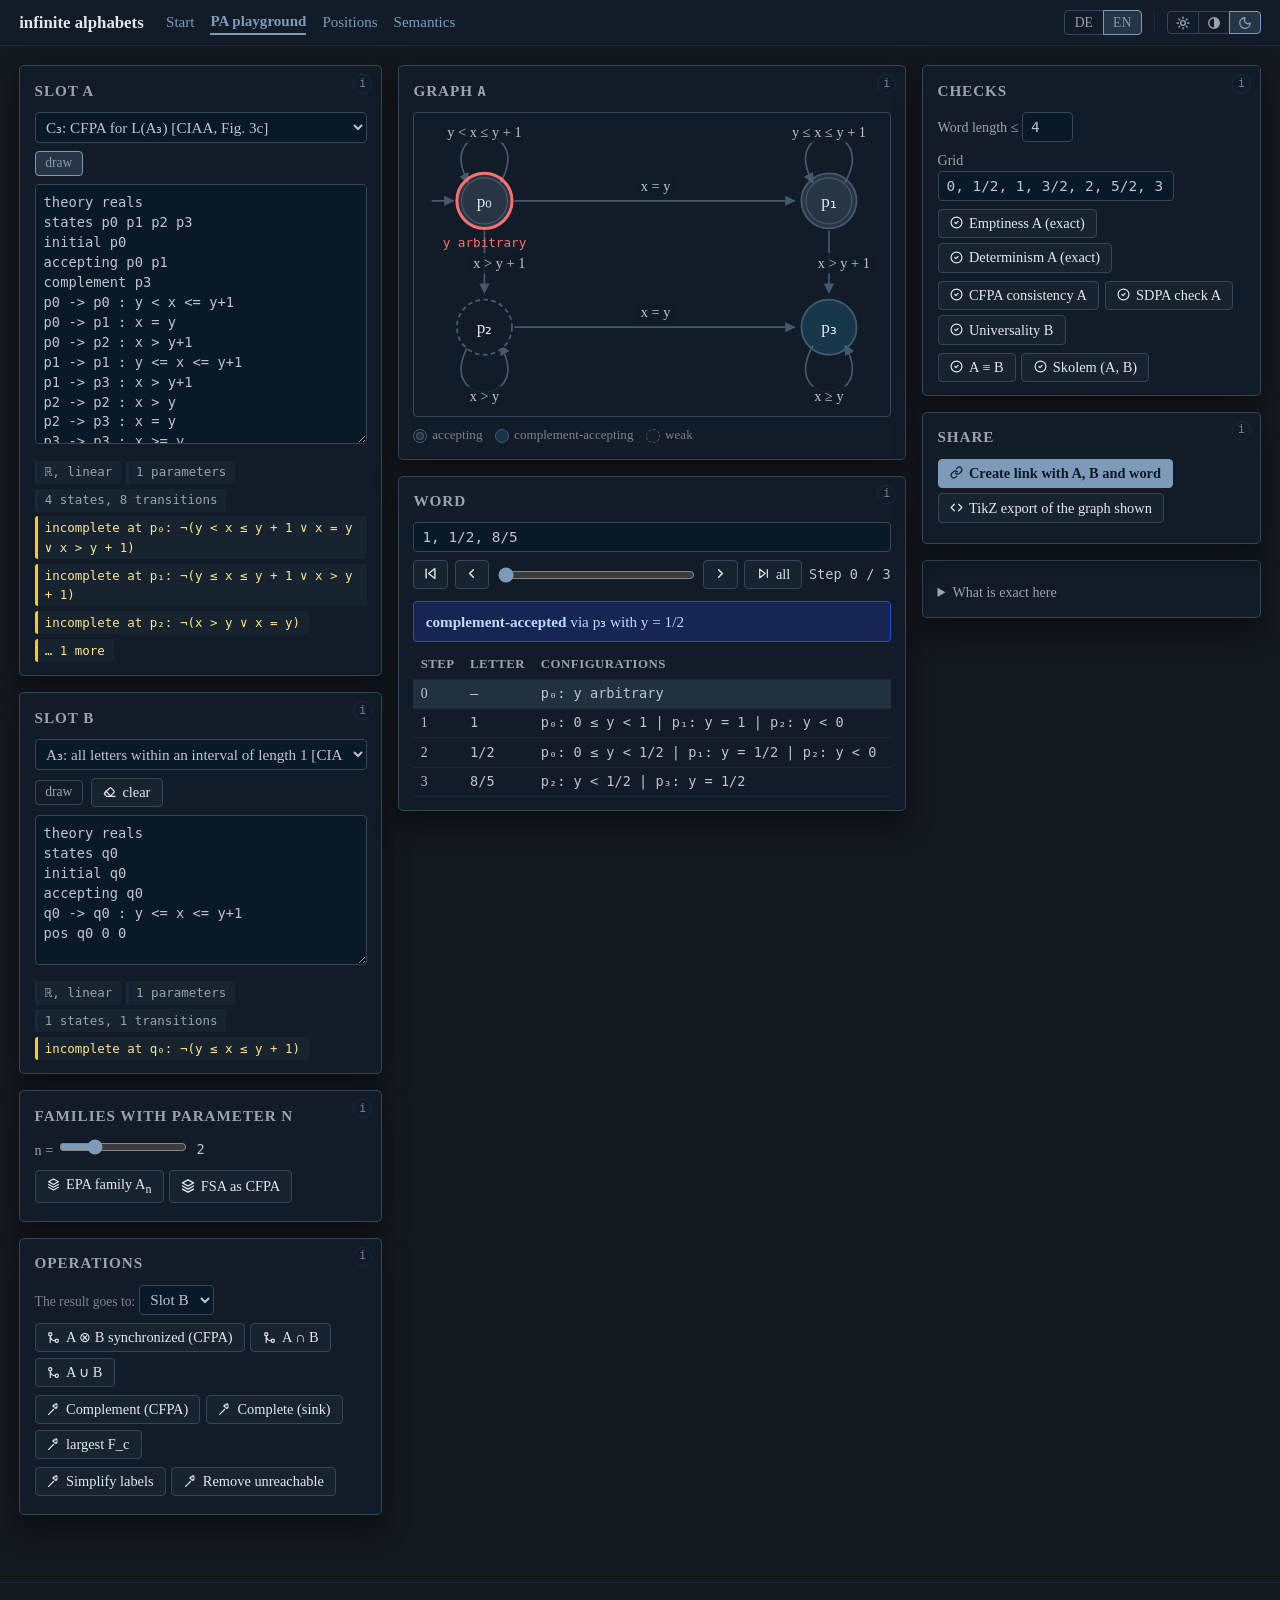
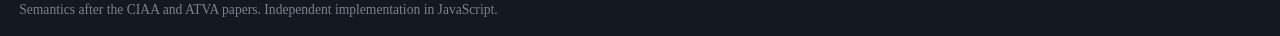
==== commit 370e6d5b: "Aufraeumen: Graph-Groesse, Icons an Buttons, Info-Overlays Graph: - Zoom wird auf [0.55, 1.15] gekle" ====
--- a/docs/playground.html
+++ b/docs/playground.html
@@ -5,7 +5,7 @@
 <script>(function(){var d='dark',P={light:'light',dark:'dark',grey:'dark'},k=function(v){return typeof P[v]=='string'},e=document.documentElement,t=new URLSearchParams(location.search).get('theme');if(k(t)){try{localStorage.setItem('theme',t)}catch(x){}}else{try{t=localStorage.getItem('theme')}catch(x){}}if(!k(t))t=d;e.dataset.skin=t;e.dataset.theme=P[t];e.style.colorScheme=P[t];})();</script>
 <script>(function(){var p=new URLSearchParams(location.search).get('lang'),l;if(p==='en'||p==='de'){l=p}else{try{l=localStorage.getItem('lang')}catch(e){}}document.documentElement.lang=(l==='de'||l==='en')?l:'en';})();</script>
 <meta name="viewport" content="width=device-width, initial-scale=1">
-<title data-i18n="pg.title">PA playground — infinite alphabets</title>
+<title data-i18n="pg.title">PA playground: infinite alphabets</title>
 <link rel="icon" href="favicon.svg" type="image/svg+xml">
 <link rel="stylesheet" href="assets/css/app.css">
 </head>
@@ -34,60 +34,60 @@
 
     <!-- Spalte 1: Editoren -->
     <div>
-      <div class="panel">
+      <div class="panel" data-info="info.pg.slot">
         <h2 data-i18n="pg.slotA">Slot A</h2>
         <div class="field-row">
           <select id="exA"></select>
-          <button id="showA" data-i18n="pg.drawBig">draw large</button>
+          <button id="showA" class="seg" data-i18n="pg.drawBig">draw large</button>
         </div>
         <textarea id="dslA" spellcheck="false"></textarea>
         <div class="badges" id="badgesA"></div>
         <div class="error" id="errA"></div>
       </div>
 
-      <div class="panel">
+      <div class="panel" data-info="info.pg.slot">
         <h2 data-i18n="pg.slotB">Slot B</h2>
         <div class="field-row">
           <select id="exB"></select>
-          <button id="showB" data-i18n="pg.drawBig">draw large</button>
-          <button id="clearB" data-i18n="pg.clear">clear</button>
+          <button id="showB" class="seg" data-i18n="pg.drawBig">draw large</button>
+          <button data-icon="eraser" id="clearB" data-i18n="pg.clear">clear</button>
         </div>
         <textarea id="dslB" class="small" spellcheck="false"></textarea>
         <div class="badges" id="badgesB"></div>
         <div class="error" id="errB"></div>
       </div>
 
-      <div class="panel">
+      <div class="panel" data-info="info.pg.fam">
         <h2 data-i18n="pg.fam.h">Families with parameter n</h2>
         <div class="field-row">
           <label>n = <input type="range" id="famN" min="1" max="5" value="2" style="width:8rem"></label>
           <span class="mono" id="famNLabel">2</span>
         </div>
         <div class="btn-row">
-          <button data-fam="epa" data-i18n-html="pg.fam.epa">EPA family A<sub>n</sub></button>
-          <button data-fam="cffsa" data-i18n="pg.fam.cffsa">FSA as CFPA</button>
+          <button data-icon="layers" data-fam="epa" data-i18n-html="pg.fam.epa">EPA family A<sub>n</sub></button>
+          <button data-icon="layers" data-fam="cffsa" data-i18n="pg.fam.cffsa">FSA as CFPA</button>
         </div>
         <p class="hint" id="famNote"></p>
       </div>
 
-      <div class="panel">
+      <div class="panel" data-info="info.pg.ops">
         <h2 data-i18n="pg.ops.h">Operations</h2>
         <p class="hint" id="opTarget"><span data-i18n="pg.ops.target">The result goes to:</span>
           <select id="opSlot"><option value="A">Slot A</option><option value="B" selected>Slot B</option></select>
         </p>
         <div class="btn-row">
-          <button data-op="sync" data-i18n="pg.op.sync">A ⊗ B synchronized (CFPA)</button>
-          <button data-op="inter" data-i18n="pg.op.inter">A ∩ B</button>
-          <button data-op="union" data-i18n="pg.op.union">A ∪ B</button>
+          <button data-icon="merge" data-op="sync" data-i18n="pg.op.sync">A ⊗ B synchronized (CFPA)</button>
+          <button data-icon="merge" data-op="inter" data-i18n="pg.op.inter">A ∩ B</button>
+          <button data-icon="merge" data-op="union" data-i18n="pg.op.union">A ∪ B</button>
         </div>
         <div class="btn-row">
-          <button data-op="complement" data-i18n="pg.op.complement">Complement (CFPA)</button>
-          <button data-op="sink" data-i18n="pg.op.sink">Complete (sink)</button>
-          <button data-op="fc" data-i18n="pg.op.fc">largest F_c</button>
+          <button data-icon="wand" data-op="complement" data-i18n="pg.op.complement">Complement (CFPA)</button>
+          <button data-icon="wand" data-op="sink" data-i18n="pg.op.sink">Complete (sink)</button>
+          <button data-icon="wand" data-op="fc" data-i18n="pg.op.fc">largest F_c</button>
         </div>
         <div class="btn-row">
-          <button data-op="simplify" data-i18n="pg.op.simplify">Simplify labels</button>
-          <button data-op="prune" data-i18n="pg.op.prune">Remove unreachable</button>
+          <button data-icon="wand" data-op="simplify" data-i18n="pg.op.simplify">Simplify labels</button>
+          <button data-icon="wand" data-op="prune" data-i18n="pg.op.prune">Remove unreachable</button>
         </div>
         <p class="hint" id="opNote"></p>
       </div>
@@ -95,28 +95,27 @@
 
     <!-- Spalte 2: Graph -->
     <div>
-      <div class="panel">
+      <div class="panel" data-info="info.pg.graph">
         <h2><span data-i18n="pg.graph.h">Graph</span> <span id="graphWhich" class="mono"></span></h2>
         <div class="graph-wrap"><svg class="graph" id="graph"></svg></div>
         <div class="legend">
           <span><i class="acc"></i> <span data-i18n="pg.legend.acc">accepting</span></span>
           <span><i class="comp"></i> <span data-i18n="pg.legend.comp">complement-accepting</span></span>
           <span><i class="weak"></i> <span data-i18n="pg.legend.weak">weak</span></span>
-          <span data-i18n="pg.legend.drag">States can be dragged; the pos lines are written back.</span>
         </div>
       </div>
 
-      <div class="panel">
+      <div class="panel" data-info="info.pg.word">
         <h2 data-i18n="pg.word.h">Word</h2>
         <div class="field-row">
           <input type="text" id="word" data-i18n-attr="placeholder:pg.word.placeholder">
         </div>
         <div class="stepper">
-          <button id="stepFirst" data-i18n-attr="title:pg.step.first;aria-label:pg.step.first">⏮</button>
-          <button id="stepPrev" data-i18n-attr="title:pg.step.prev;aria-label:pg.step.prev">◀</button>
+          <button data-icon="skip-back" class="icon-only" id="stepFirst" data-i18n-attr="title:pg.step.first;aria-label:pg.step.first"></button>
+          <button data-icon="prev" class="icon-only" id="stepPrev" data-i18n-attr="title:pg.step.prev;aria-label:pg.step.prev"></button>
           <input type="range" id="stepRange" min="0" max="0" value="0">
-          <button id="stepNext" data-i18n-attr="title:pg.step.next;aria-label:pg.step.next">▶</button>
-          <button id="stepAll" data-i18n="pg.step.all" data-i18n-attr="title:pg.step.allTitle">all</button>
+          <button data-icon="next" class="icon-only" id="stepNext" data-i18n-attr="title:pg.step.next;aria-label:pg.step.next"></button>
+          <button data-icon="skip-fwd" id="stepAll" data-i18n="pg.step.all" data-i18n-attr="title:pg.step.allTitle">all</button>
           <span class="mono" id="stepLabel"></span>
         </div>
         <div id="verdict"></div>
@@ -133,7 +132,7 @@
 
     <!-- Spalte 3: Pruefungen -->
     <div>
-      <div class="panel">
+      <div class="panel" data-info="info.pg.checks">
         <h2 data-i18n="pg.checks.h">Checks</h2>
         <div class="field-row">
           <label><span data-i18n="pg.checks.maxlen">Word length ≤</span> <input type="text" id="maxLen" value="4" style="width:3.2rem"></label>
@@ -142,34 +141,36 @@
           <label><span data-i18n="pg.checks.grid">Grid</span> <input type="text" id="grid" value="0, 1/2, 1, 3/2, 2, 5/2, 3"></label>
         </div>
         <div class="btn-row">
-          <button data-check="empty" data-i18n="pg.check.empty">Emptiness A (exact)</button>
-          <button data-check="det" data-i18n="pg.check.det">Determinism A (exact)</button>
+          <button data-icon="check" data-check="empty" data-i18n="pg.check.empty">Emptiness A (exact)</button>
+          <button data-icon="check" data-check="det" data-i18n="pg.check.det">Determinism A (exact)</button>
         </div>
         <div class="btn-row">
-          <button data-check="cfpa" data-i18n="pg.check.cfpa">CFPA consistency A</button>
-          <button data-check="sdpa" data-i18n="pg.check.sdpa">SDPA check A</button>
-          <button data-check="uni" data-i18n="pg.check.uni">Universality B</button>
+          <button data-icon="check" data-check="cfpa" data-i18n="pg.check.cfpa">CFPA consistency A</button>
+          <button data-icon="check" data-check="sdpa" data-i18n="pg.check.sdpa">SDPA check A</button>
+          <button data-icon="check" data-check="uni" data-i18n="pg.check.uni">Universality B</button>
         </div>
         <div class="btn-row">
-          <button data-check="equiv" data-i18n="pg.check.equiv">A ≡ B</button>
-          <button data-check="skolem" data-i18n="pg.check.skolem">Skolem (A, B)</button>
+          <button data-icon="check" data-check="equiv" data-i18n="pg.check.equiv">A ≡ B</button>
+          <button data-icon="check" data-check="skolem" data-i18n="pg.check.skolem">Skolem (A, B)</button>
         </div>
         <div id="checkOut"></div>
       </div>
 
-      <div class="panel">
+      <div class="panel" data-info="info.pg.share">
         <h2 data-i18n="pg.share.h">Share</h2>
         <div class="btn-row">
-          <button id="mkLink" data-i18n="pg.share.link">Create link with A, B and word</button>
-          <button id="mkTikz" data-i18n="pg.share.tikz">TikZ export of the graph shown</button>
+          <button data-icon="link" id="mkLink" class="primary" data-i18n="pg.share.link">Create link with A, B and word</button>
+          <button data-icon="code" id="mkTikz" data-i18n="pg.share.tikz">TikZ export of the graph shown</button>
         </div>
         <p class="hint" id="linkOut"></p>
         <textarea id="tikzOut" class="small" spellcheck="false" style="display:none" readonly></textarea>
       </div>
 
       <div class="panel">
-        <h2 data-i18n="pg.exact.h">What is exact here</h2>
-        <p class="hint" data-i18n-html="pg.exact.p"></p>
+        <details>
+          <summary data-i18n="pg.exact.h">What is exact here</summary>
+          <p class="hint" data-i18n-html="pg.exact.p"></p>
+        </details>
       </div>
     </div>
 
--- a/docs/assets/css/app.css
+++ b/docs/assets/css/app.css
@@ -115,10 +115,13 @@
   --tool-panel-shadow: none;
   /* In einem achromatischen Skin ist die einzige verbleibende Achse die
      Helligkeit, also bekommt sie das, was der Leser nicht uebersehen darf:
-     schlecht ist weiss, gut tritt zurueck. Info behaelt das Tuerkis. */
+     gut tritt zurueck, die Warnung liegt darueber. Info behaelt das Tuerkis.
+     Rot ist die ausdrueckliche Ausnahme vom achromatischen Skin: ein Konflikt
+     oder ein Parserfehler ist die eine Aussage, die auch hier ins Auge springen
+     soll. Der Ton ist so gewaehlt, dass er auf #55595f noch traegt. */
   --tool-sig-good: #b3babe;
   --tool-sig-warn: #d9dde0;
-  --tool-sig-bad:  #ffffff;
+  --tool-sig-bad:  #ff8a80;
   --tool-sig-info: #6fe3d2;
   /* Callouts verlieren ihre Farbe und behalten ihren Kasten. Der Schweregrad
      ist der Rand: durchgehend weiss beim Fehler, eine Stufe runter bei der
@@ -130,8 +133,8 @@
   --tool-warn-border: #dfe3e5;
   --tool-warn-text:   #f2f4f5;
   --tool-danger-bg:     transparent;
-  --tool-danger-border: #ffffff;
-  --tool-danger-text:   #ffffff;
+  --tool-danger-border: #ff8a80;
+  --tool-danger-text:   #ff8a80;
   --tool-info-bg:     transparent;
   --tool-info-border: #6fe3d2;
   --tool-info-text:   #f2f4f5;
@@ -139,9 +142,16 @@
   --page:   #55595f;
   --accent: #6fe3d2;
   --accent-hover: #93ece0;
-  --accent-soft:  transparent;
+  /* Tuerkis ist die einzige Farbe, die dieser Skin hat, und war vorher nur am
+     Rand zu sehen. Die weichen Toene sind jetzt eine sehr schwache Waesche
+     statt transparent: das gibt akzeptierenden Zustaenden im Graphen und der
+     aktiven Zeile wieder eine sichtbare Flaeche, ohne die Regel zu brechen,
+     denn das unterscheidende Merkmal bleibt die Form (Doppelkreis, Strichlung).
+     --blue-soft muss sich davon absetzen, weil beide im selben Graphen liegen:
+     komplement-akzeptierend bekommt deshalb die kraeftigere Waesche. */
+  --accent-soft:  rgba(111, 227, 210, .14);
   --blue:      #6fe3d2;
-  --blue-soft: transparent;
+  --blue-soft: rgba(111, 227, 210, .30);
 }
 
 /* Rollen, die der alte Code unter seinen Namen liest. Eine Ebene Indirektion,
@@ -159,6 +169,26 @@
   --err:   var(--tool-sig-bad);
   --mono: "DejaVu Sans Mono", "Consolas", "Liberation Mono", monospace;
 }
+
+/* Scrollbalken. Ein Balken in Systemfarbe ist im grauen Skin ein blauer Streifen
+   neben lauter Achromatischem, und im hellen Skin ein dunkler Rahmen um eine
+   weisse Flaeche. Zwei Mechanismen, weil sie sich noch nicht ueberall decken:
+   das standardisierte scrollbar-color (Firefox, neuere Chromium) und die
+   ::-webkit-scrollbar-Pseudoelemente. Wer beide kann, bekommt das erste, weil
+   scrollbar-color die Pseudoelemente ausschaltet. */
+html {
+  scrollbar-color: var(--tool-border) var(--tool-panel);
+  scrollbar-width: thin;
+}
+::-webkit-scrollbar { width: 11px; height: 11px; }
+::-webkit-scrollbar-track { background: var(--tool-panel); }
+::-webkit-scrollbar-thumb {
+  background: var(--tool-border);
+  border-radius: 6px;
+  border: 2px solid var(--tool-panel);
+}
+::-webkit-scrollbar-thumb:hover { background: var(--accent); }
+::-webkit-scrollbar-corner { background: var(--tool-panel); }
 
 * { box-sizing: border-box; }
 
@@ -212,6 +242,64 @@
   transition: background-color .12s ease, border-color .12s ease, color .12s ease,
     transform .06s ease;
 }
+/* Hausregel von alber.me: jede Schaltflaeche beginnt mit einem Icon. Das ist
+   das schnellste Merkmal, um Schaltflaechen von Auswahlsegmenten (.seg) und
+   Anzeigen (.badge) zu unterscheiden, noch vor Rahmen und Hover, und es traegt
+   auch im grauen Skin, wo die Farbe als Unterscheidung ausfaellt.
+
+   Das Icon kommt als CSS-Maske herein und wird in currentColor gefaerbt, wie
+   schon beim Theme-Umschalter: so folgt es Hover, :active und .primary ohne
+   eigene Regel und ohne eine zweite Farbe ins Bild zu bringen. Welches Icon,
+   sagt data-icon am Knopf; ohne Angabe steht ein neutraler Punkt da, damit ein
+   spaeter ergaenzter Knopf nicht als einziger ohne Icon dasteht.
+
+   .seg ist ausgenommen: dort waere ein Icon genau das Merkmal, das die beiden
+   Rollen wieder ununterscheidbar macht. */
+/* Kein Flex-Container: als Flex-Item wuerde jedes <sub> im Beschriftungstext zu
+   einer eigenen Box und verloere seine Grundlinie, aus "A<sub>n</sub>" wuerde
+   "A n". Der Text bleibt deshalb ein normaler Inline-Fluss, und das Icon ist
+   ein inline-block davor, das ueber vertical-align auf der Zeile sitzt. */
+button:not(.seg),
+.btn:not(.seg) {
+  white-space: nowrap;
+}
+button:not(.seg)::before,
+.btn:not(.seg)::before {
+  content: "";
+  display: inline-block;
+  vertical-align: -0.11em;
+  margin-right: 0.42em;
+  width: 0.92em;
+  height: 0.92em;
+  background-color: currentColor;
+  -webkit-mask: var(--icon, url('../img/icons/ui-dot.svg')) no-repeat center / contain;
+  mask: var(--icon, url('../img/icons/ui-dot.svg')) no-repeat center / contain;
+}
+button[data-icon="play"],       .btn[data-icon="play"]       { --icon: url('../img/icons/ui-play.svg'); }
+button[data-icon="check"],      .btn[data-icon="check"]      { --icon: url('../img/icons/ui-check.svg'); }
+button[data-icon="merge"],      .btn[data-icon="merge"]      { --icon: url('../img/icons/ui-merge.svg'); }
+button[data-icon="wand"],       .btn[data-icon="wand"]       { --icon: url('../img/icons/ui-wand.svg'); }
+button[data-icon="link"],       .btn[data-icon="link"]       { --icon: url('../img/icons/ui-link.svg'); }
+button[data-icon="code"],       .btn[data-icon="code"]       { --icon: url('../img/icons/ui-code.svg'); }
+button[data-icon="eraser"],     .btn[data-icon="eraser"]     { --icon: url('../img/icons/ui-eraser.svg'); }
+button[data-icon="skip-back"],  .btn[data-icon="skip-back"]  { --icon: url('../img/icons/ui-skip-back.svg'); }
+button[data-icon="skip-fwd"],   .btn[data-icon="skip-fwd"]   { --icon: url('../img/icons/ui-skip-forward.svg'); }
+button[data-icon="prev"],       .btn[data-icon="prev"]       { --icon: url('../img/icons/ui-chevron-left.svg'); }
+button[data-icon="next"],       .btn[data-icon="next"]       { --icon: url('../img/icons/ui-chevron-right.svg'); }
+button[data-icon="undo"],       .btn[data-icon="undo"]       { --icon: url('../img/icons/ui-undo.svg'); }
+button[data-icon="rotate"],     .btn[data-icon="rotate"]     { --icon: url('../img/icons/ui-rotate.svg'); }
+button[data-icon="layers"],     .btn[data-icon="layers"]     { --icon: url('../img/icons/ui-layers.svg'); }
+button[data-icon="plus"],       .btn[data-icon="plus"]       { --icon: url('../img/icons/ui-plus.svg'); }
+
+/* Knoepfe, die nur aus einem Icon bestehen (die Schrittleiste): der Text ist
+   dort ohnehin im title und im aria-label, das Icon traegt allein. */
+button.icon-only { padding-left: 0.55rem; padding-right: 0.55rem; }
+button.icon-only::before { width: 1.05em; height: 1.05em; margin-right: 0; }
+
+/* Das i am Panel ist ein Knopf, aber ein runder mit dem Buchstaben als Zeichen:
+   es traegt kein zweites Icon davor. */
+button.info-btn::before { content: none; }
+
 /* Der Druck-Effekt: einen halben Pixel tiefer beim Klicken. Kein Schatten, der
    sich bewegt, weil der graue Skin gar keinen hat und die Bewegung dort dann
    fehlen wuerde. */
@@ -279,16 +367,22 @@
    Der Unterschied zur Schaltflaeche muss ohne Mauszeiger lesbar sein, sonst
    sieht eine Reihe Badges aus wie eine Reihe Knoepfe. Drei Merkmale zusammen,
    nicht eines allein, weil im grauen Skin die Farbe als Unterscheidung ausfaellt:
-     - Kapselform (border-radius 999px) gegen das Rechteck der Schaltflaeche,
      - linker Farbbalken statt umlaufendem Rahmen: eine Marke am Text, kein Kasten,
-     - keine Hover-Reaktion, cursor: default, Text markierbar.
-   Der Balken traegt die Schwere (ok/warn/err), die Flaeche bleibt ruhig. */
+     - keine Erhebung und keine Hover-Reaktion, cursor: default, Text markierbar,
+     - kleinere Schrift im Monospace-Satz, waehrend Schaltflaechen die Grundschrift
+       der Seite tragen.
+   Der Balken traegt die Schwere (ok/warn/err), die Flaeche bleibt ruhig.
+
+   Der Radius ist klein und ausdruecklich kein 999px: border-radius rundet die
+   Ecken der Randbox, also wird ein einseitiger 3px-Rand um die volle Kapsel
+   gebogen und steht als dicke Klammer vor dem Text statt als gerader Balken.
+   Kapselform und einseitiger Rand schliessen sich damit gegenseitig aus. */
 .badges { display: flex; flex-wrap: wrap; gap: 0.3rem; margin-top: 0.55rem; }
 .badge {
   display: inline-block;
   font-size: 0.78rem;
-  padding: 0.12rem 0.55rem 0.12rem 0.5rem;
-  border-radius: 999px;
+  padding: 0.12rem 0.55rem 0.12rem 0.45rem;
+  border-radius: 3px;
   border: none;
   border-left: 3px solid var(--tool-hairline);
   background: var(--tool-subtle);
@@ -377,6 +471,11 @@
 
 .cols { display: grid; gap: 1rem; grid-template-columns: minmax(320px, 30fr) minmax(360px, 42fr) minmax(300px, 28fr); align-items: start; }
 .cols-2 { display: grid; gap: 1rem; grid-template-columns: minmax(300px, 32fr) minmax(400px, 68fr); align-items: start; }
+/* Ein Grid-Kind hat als Mindestbreite die seines Inhalts, nicht die aus
+   minmax(). Ohne min-width:0 verbreitert deshalb alles, was beim Aufklappen
+   erscheint (die Matrizen, ein langer Zeuge), seine Spalte und schiebt die
+   beiden anderen zusammen: das Layout springt beim Klick auf den Aufklapper. */
+.cols > *, .cols-2 > * { min-width: 0; }
 @media (max-width: 1100px) { .cols, .cols-2 { grid-template-columns: 1fr; } }
 
 .panel {
@@ -435,8 +534,21 @@
 .field-row { display: flex; gap: 0.5rem; align-items: center; flex-wrap: wrap; margin-bottom: 0.5rem; }
 .field-row label { font-size: 0.88rem; color: var(--tool-label); }
 
-.graph-wrap { border: 1px solid var(--tool-border); border-radius: 4px; background: var(--tool-surface); overflow: hidden; }
-svg.graph { display: block; width: 100%; height: auto; min-height: 220px; font-family: "Charter", "Georgia", serif; }
+/* Der Rahmen scrollt, statt abzuschneiden: draw.js klemmt den Zoom, damit die
+   Zustandskreise in beide Richtungen lesbar bleiben, und was bei kleinstem Zoom
+   immer noch breiter ist als die Spalte, faehrt hier heraus. max-height deckelt
+   hohe Graphen, damit das Panel nicht die Seite auseinanderzieht. */
+.graph-wrap {
+  border: 1px solid var(--tool-border);
+  border-radius: 4px;
+  background: var(--tool-surface);
+  overflow: auto;
+  max-height: 70vh;
+}
+/* Ohne Breitenattribut faellt das SVG auf die Spaltenbreite zurueck (Node-Test,
+   verstecktes Panel); mit Attribut gewinnt die von draw.js gesetzte Pixelgroesse. */
+svg.graph { display: block; max-width: none; min-height: 220px; font-family: "Charter", "Georgia", serif; margin: 0 auto; }
+svg.graph:not([width]) { width: 100%; height: auto; }
 
 svg.graph .state-body { fill: var(--tool-surface); stroke: var(--edge); stroke-width: 1.6; }
 svg.graph .state-inner { fill: none; stroke: var(--edge); stroke-width: 1.1; }
@@ -460,12 +572,14 @@
 th { color: var(--tool-label); font-weight: 600; font-size: 0.8rem; text-transform: uppercase; letter-spacing: 0.04em; }
 td.mono, th.mono, .mono { font-family: var(--mono); font-size: 0.85rem; }
 
+/* Oberer Abstand, weil das Verdikt im Wort-Panel unmittelbar auf die
+   Schrittleiste folgt und ohne ihn an den Schaltflaechen klebt. */
 .verdict {
   padding: 0.5rem 0.7rem;
   border-radius: 4px;
   border: 1px solid var(--tool-hairline);
   background: var(--tool-subtle);
-  margin-bottom: 0.6rem;
+  margin: 0.7rem 0 0.6rem;
   font-size: 0.95rem;
   cursor: default;
 }
@@ -474,13 +588,78 @@
 .verdict.none     { background: var(--tool-subtle);    border-color: var(--tool-hairline); }
 .verdict.conflict { background: var(--tool-danger-bg); border-color: var(--tool-danger-border); color: var(--tool-danger-text); font-weight: 600; }
 
+/* --- INFO-OVERLAY ---
+   Ein kleines i oben rechts im Panel, das knapp erklaert, wofuer der Block da
+   ist. Es ist eine Aktion, also ein Knopf, aber ein runder: der Kreis ist keine
+   vierte Kastenform, sondern die kleinste Ausfuehrung derselben Rolle, und er
+   sitzt ausserhalb des Textflusses, damit er nichts verschiebt.
+   Die Box ist bewusst nicht modal: ein Klick daneben oder Escape schliesst sie. */
+/* Spezifitaet absichtlich ueber die von button:not(.seg): jene Regel setzt
+   display, gap und Innenabstand fuer alle Schaltflaechen, und der runde
+   i-Knopf braucht seine eigenen Werte, sonst rutscht das i aus dem Kreis. */
+button.info-btn {
+  position: absolute;
+  top: 0.5rem;
+  right: 0.55rem;
+  width: 1.2rem;
+  height: 1.2rem;
+  padding: 0;
+  border-radius: 50%;
+  font-family: var(--mono);
+  font-size: 0.72rem;
+  line-height: 1;
+  color: var(--tool-note);
+  background: transparent;
+  border: 1px solid var(--tool-hairline);
+  display: flex;
+  align-items: center;
+  justify-content: center;
+}
+button.info-btn:hover:not(:disabled) {
+  color: var(--accent);
+  border-color: var(--accent);
+  background: color-mix(in srgb, var(--accent) 14%, transparent);
+}
+button.info-btn[aria-expanded="true"] {
+  color: var(--tool-ink);
+  background: var(--accent);
+  border-color: var(--accent);
+}
+.info-box {
+  position: absolute;
+  top: 2rem;
+  right: 0.55rem;
+  z-index: 5;
+  width: min(24rem, calc(100% - 1.1rem));
+  padding: 0.6rem 0.75rem;
+  font-size: 0.85rem;
+  line-height: 1.5;
+  color: var(--tool-text);
+  background: var(--tool-panel);
+  border: 1px solid var(--accent);
+  border-radius: 4px;
+  box-shadow: var(--tool-panel-shadow);
+}
+/* Im grauen Skin ist --tool-panel gleich der Seitenfarbe, das Overlay haette
+   also keinen Grund, sich vom Panel darunter abzuheben. Der Rahmen im Akzent
+   traegt es, und eine Spur Aufhellung gibt ihm Koerper. */
+html[data-skin="grey"] .info-box { background: var(--tool-subtle); }
+.info-box p { margin: 0 0 0.4rem; }
+.info-box p:last-child { margin-bottom: 0; }
+.info-box code { font-family: var(--mono); font-size: 0.9em; }
+
 .hint { font-size: 0.85rem; color: var(--tool-note); margin: 0.3rem 0 0; }
 .error { color: var(--tool-sig-bad); font-family: var(--mono); font-size: 0.85rem; white-space: pre-wrap; }
 .result-line { font-size: 0.88rem; margin: 0.25rem 0; }
 .result-line .tag { font-family: var(--mono); font-size: 0.78rem; color: var(--tool-note); }
 
+/* Schieberegler nehmen ohne accent-color das Blau des Betriebssystems und
+   stehen dann in jedem Skin daneben. Die Regel gilt global, nicht nur im
+   .stepper: der Regler fuer den Familienparameter steht in einer .field-row. */
+input[type="range"] { accent-color: var(--accent); }
+
 .stepper { display: flex; align-items: center; gap: 0.4rem; flex-wrap: wrap; }
-.stepper input[type="range"] { flex: 1; min-width: 120px; accent-color: var(--accent); }
+.stepper input[type="range"] { flex: 1; min-width: 120px; }
 
 .legend { display: flex; flex-wrap: wrap; gap: 0.8rem; font-size: 0.82rem; color: var(--tool-note); margin-top: 0.5rem; }
 .legend span { display: flex; align-items: center; gap: 0.3rem; }
@@ -494,9 +673,15 @@
 summary:hover { color: var(--tool-emph); }
 details[open] summary { margin-bottom: 0.4rem; }
 
-.matrix { font-family: var(--mono); font-size: 0.8rem; border-collapse: collapse; }
-.matrix td { border: none; padding: 0.05rem 0.3rem; text-align: right; }
+/* Die Matrizen sitzen im aufklappbaren Teil der schmalsten Spalte. Ohne
+   width:auto zieht die Tabelle die Regel table{width:100%} von oben mit und
+   spreizt ihre Spalten ueber die ganze Panelbreite, was das Grid beim Aufklappen
+   sichtbar umbrechen laesst. Mit auto ist sie so breit wie ihr Inhalt, und
+   #matrices faengt den Rest ab, falls doch etwas Breiteres kommt. */
+.matrix { font-family: var(--mono); font-size: 0.8rem; border-collapse: collapse; width: auto; table-layout: auto; }
+.matrix td { border: none; padding: 0.02rem 0.22rem; text-align: right; white-space: nowrap; }
 .matrix .zero { color: var(--tool-faint); }
+#matrices { overflow-x: auto; }
 
 .vec { font-family: var(--mono); font-size: 0.9rem; }
 .vec .upper { color: var(--accent); }
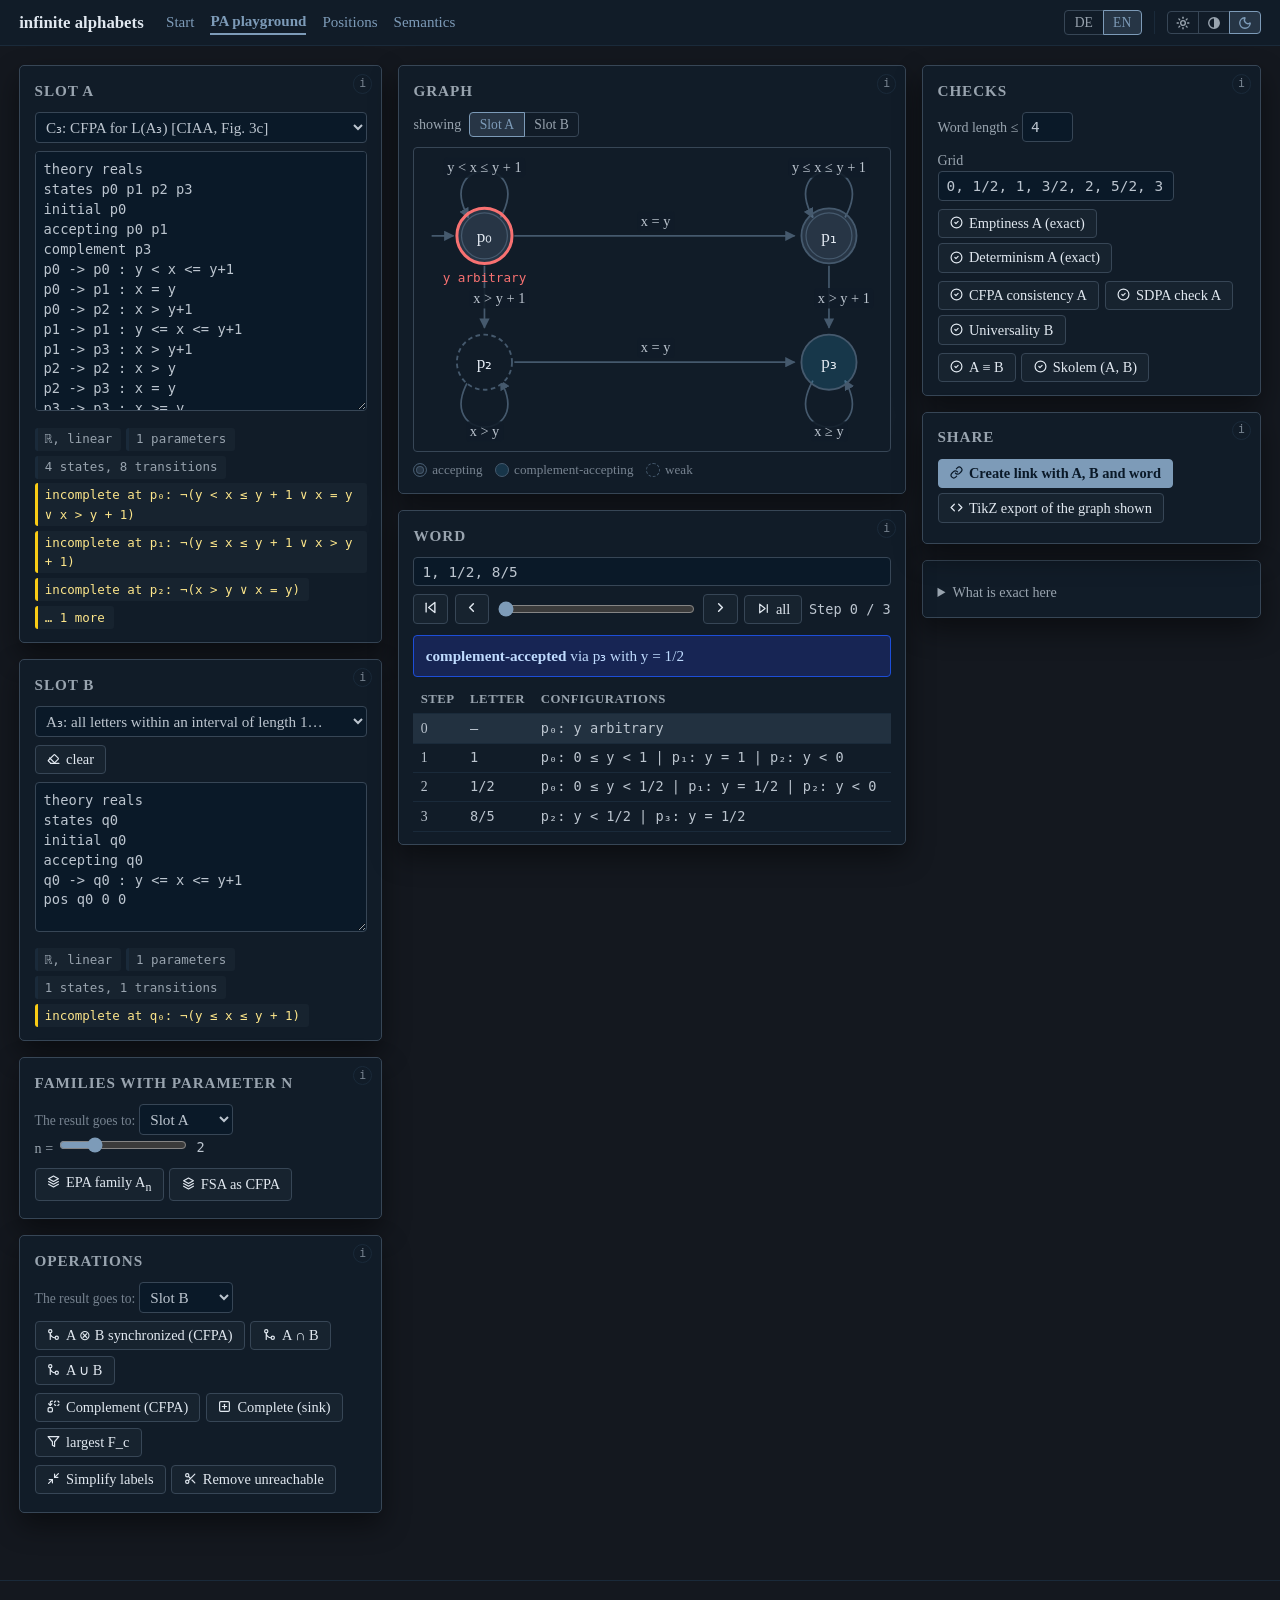
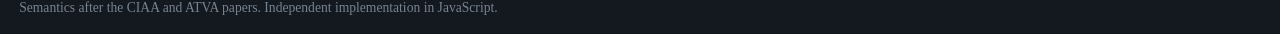
==== commit 48a9d248: "Startseite nach Papern gegliedert, Icons und Ziele geschaerft Startseite: pro Paper Titel, Autoren, " ====
--- a/docs/playground.html
+++ b/docs/playground.html
@@ -6,7 +6,7 @@
 <script>(function(){var p=new URLSearchParams(location.search).get('lang'),l;if(p==='en'||p==='de'){l=p}else{try{l=localStorage.getItem('lang')}catch(e){}}document.documentElement.lang=(l==='de'||l==='en')?l:'en';})();</script>
 <meta name="viewport" content="width=device-width, initial-scale=1">
 <title data-i18n="pg.title">PA playground: infinite alphabets</title>
-<link rel="icon" href="favicon.svg" type="image/svg+xml">
+<link rel="icon" href="favicon.svg?v=2" type="image/svg+xml">
 <link rel="stylesheet" href="assets/css/app.css">
 </head>
 <body>
@@ -38,7 +38,6 @@
         <h2 data-i18n="pg.slotA">Slot A</h2>
         <div class="field-row">
           <select id="exA"></select>
-          <button id="showA" class="seg" data-i18n="pg.drawBig">draw large</button>
         </div>
         <textarea id="dslA" spellcheck="false"></textarea>
         <div class="badges" id="badgesA"></div>
@@ -49,7 +48,6 @@
         <h2 data-i18n="pg.slotB">Slot B</h2>
         <div class="field-row">
           <select id="exB"></select>
-          <button id="showB" class="seg" data-i18n="pg.drawBig">draw large</button>
           <button data-icon="eraser" id="clearB" data-i18n="pg.clear">clear</button>
         </div>
         <textarea id="dslB" class="small" spellcheck="false"></textarea>
@@ -59,6 +57,11 @@
 
       <div class="panel" data-info="info.pg.fam">
         <h2 data-i18n="pg.fam.h">Families with parameter n</h2>
+        <!-- Eigenes Ziel, nicht das der Operationen: ein Familienknopf ueberschreibt
+             einen Slot, und wohin, muss dort stehen, wo man klickt. -->
+        <p class="hint" id="famTarget"><span data-i18n="pg.ops.target">The result goes to:</span>
+          <select id="famSlot"><option value="A" selected data-i18n="pg.slotA">Slot A</option><option value="B" data-i18n="pg.slotB">Slot B</option></select>
+        </p>
         <div class="field-row">
           <label>n = <input type="range" id="famN" min="1" max="5" value="2" style="width:8rem"></label>
           <span class="mono" id="famNLabel">2</span>
@@ -73,7 +76,7 @@
       <div class="panel" data-info="info.pg.ops">
         <h2 data-i18n="pg.ops.h">Operations</h2>
         <p class="hint" id="opTarget"><span data-i18n="pg.ops.target">The result goes to:</span>
-          <select id="opSlot"><option value="A">Slot A</option><option value="B" selected>Slot B</option></select>
+          <select id="opSlot"><option value="A" data-i18n="pg.slotA">Slot A</option><option value="B" selected data-i18n="pg.slotB">Slot B</option></select>
         </p>
         <div class="btn-row">
           <button data-icon="merge" data-op="sync" data-i18n="pg.op.sync">A ⊗ B synchronized (CFPA)</button>
@@ -81,13 +84,13 @@
           <button data-icon="merge" data-op="union" data-i18n="pg.op.union">A ∪ B</button>
         </div>
         <div class="btn-row">
-          <button data-icon="wand" data-op="complement" data-i18n="pg.op.complement">Complement (CFPA)</button>
-          <button data-icon="wand" data-op="sink" data-i18n="pg.op.sink">Complete (sink)</button>
-          <button data-icon="wand" data-op="fc" data-i18n="pg.op.fc">largest F_c</button>
-        </div>
-        <div class="btn-row">
-          <button data-icon="wand" data-op="simplify" data-i18n="pg.op.simplify">Simplify labels</button>
-          <button data-icon="wand" data-op="prune" data-i18n="pg.op.prune">Remove unreachable</button>
+          <button data-icon="replace" data-op="complement" data-i18n="pg.op.complement">Complement (CFPA)</button>
+          <button data-icon="add" data-op="sink" data-i18n="pg.op.sink">Complete (sink)</button>
+          <button data-icon="filter" data-op="fc" data-i18n="pg.op.fc">largest F_c</button>
+        </div>
+        <div class="btn-row">
+          <button data-icon="minimize" data-op="simplify" data-i18n="pg.op.simplify">Simplify labels</button>
+          <button data-icon="scissors" data-op="prune" data-i18n="pg.op.prune">Remove unreachable</button>
         </div>
         <p class="hint" id="opNote"></p>
       </div>
@@ -96,7 +99,14 @@
     <!-- Spalte 2: Graph -->
     <div>
       <div class="panel" data-info="info.pg.graph">
-        <h2><span data-i18n="pg.graph.h">Graph</span> <span id="graphWhich" class="mono"></span></h2>
+        <h2 data-i18n="pg.graph.h">Graph</h2>
+        <!-- Welcher Slot gezeichnet wird, ist eine Auswahl, keine Aktion, und sie
+             gehoert an die Flaeche, die sie umschaltet, nicht in die Slot-Panels.
+             Deshalb ein Segmentpaar ueber dem Graphen statt zweier "zeichnen"-Knoepfe. -->
+        <div class="seg-row">
+          <span class="seg-label" data-i18n="pg.graph.show">showing</span>
+          <span class="group"><button class="seg" id="showA" data-slot="A" data-i18n="pg.slotA">Slot A</button><button class="seg" id="showB" data-slot="B" data-i18n="pg.slotB">Slot B</button></span>
+        </div>
         <div class="graph-wrap"><svg class="graph" id="graph"></svg></div>
         <div class="legend">
           <span><i class="acc"></i> <span data-i18n="pg.legend.acc">accepting</span></span>
--- a/docs/assets/css/app.css
+++ b/docs/assets/css/app.css
@@ -278,7 +278,11 @@
 button[data-icon="play"],       .btn[data-icon="play"]       { --icon: url('../img/icons/ui-play.svg'); }
 button[data-icon="check"],      .btn[data-icon="check"]      { --icon: url('../img/icons/ui-check.svg'); }
 button[data-icon="merge"],      .btn[data-icon="merge"]      { --icon: url('../img/icons/ui-merge.svg'); }
-button[data-icon="wand"],       .btn[data-icon="wand"]       { --icon: url('../img/icons/ui-wand.svg'); }
+button[data-icon="replace"],    .btn[data-icon="replace"]    { --icon: url('../img/icons/ui-replace.svg'); }
+button[data-icon="add"],        .btn[data-icon="add"]        { --icon: url('../img/icons/ui-square-plus.svg'); }
+button[data-icon="filter"],     .btn[data-icon="filter"]     { --icon: url('../img/icons/ui-filter.svg'); }
+button[data-icon="minimize"],   .btn[data-icon="minimize"]   { --icon: url('../img/icons/ui-minimize.svg'); }
+button[data-icon="scissors"],   .btn[data-icon="scissors"]   { --icon: url('../img/icons/ui-scissors.svg'); }
 button[data-icon="link"],       .btn[data-icon="link"]       { --icon: url('../img/icons/ui-link.svg'); }
 button[data-icon="code"],       .btn[data-icon="code"]       { --icon: url('../img/icons/ui-code.svg'); }
 button[data-icon="eraser"],     .btn[data-icon="eraser"]     { --icon: url('../img/icons/ui-eraser.svg'); }
@@ -517,20 +521,30 @@
   font-size: 0.9rem;
   background: var(--tool-panel);
 }
+/* Der Aufklapppfeil zeichnet der Browser in die rechte Polsterung hinein, ohne
+   selbst Platz dafuer zu reservieren. Bei langen Beispieltiteln laeuft der Text
+   sonst unter den Pfeil, deshalb rechts eine eigene Spur. */
 select {
   border: 1px solid var(--tool-border);
   border-radius: 4px;
-  padding: 0.3rem 0.4rem;
+  padding: 0.3rem 1.6rem 0.3rem 0.4rem;
   background: var(--tool-panel);
   max-width: 100%;
   cursor: pointer;
+  text-overflow: ellipsis;
 }
 textarea:focus-visible, input:focus-visible, select:focus-visible {
   outline: 2px solid var(--accent); outline-offset: 1px;
 }
 
 .btn-row { display: flex; flex-wrap: wrap; gap: 0.35rem; margin-top: 0.5rem; }
-.seg-row { display: flex; flex-wrap: wrap; margin-top: 0.5rem; }
+.seg-row { display: flex; flex-wrap: wrap; align-items: center; margin-top: 0.5rem; }
+/* Ein Segmentpaar ausserhalb des Headers: .group haelt die Segmente zusammen,
+   damit .seg + .seg die geteilte Kante bekommt, auch wenn ein Label davorsteht. */
+.seg-row .group { display: inline-flex; }
+.seg-label { font-size: 0.88rem; color: var(--tool-label); margin-right: 0.5rem; }
+/* Die Auswahl haengt sonst am Rahmen der Zeichenflaeche darunter. */
+.seg-row + .graph-wrap { margin-top: 0.6rem; }
 .field-row { display: flex; gap: 0.5rem; align-items: center; flex-wrap: wrap; margin-bottom: 0.5rem; }
 .field-row label { font-size: 0.88rem; color: var(--tool-label); }
 
@@ -649,6 +663,11 @@
 .info-box code { font-family: var(--mono); font-size: 0.9em; }
 
 .hint { font-size: 0.85rem; color: var(--tool-note); margin: 0.3rem 0 0; }
+
+/* Kopfzeile eines Papers auf der Startseite: Autoren, Konferenz, Jahr.
+   Steht direkt unter der Ueberschrift und ist bewusst leiser als der Fliesstext,
+   damit sie als Angabe und nicht als erster Satz gelesen wird. */
+.paper-meta { font-size: 0.88rem; color: var(--tool-note); margin: -0.4rem 0 0.6rem; }
 .error { color: var(--tool-sig-bad); font-family: var(--mono); font-size: 0.85rem; white-space: pre-wrap; }
 .result-line { font-size: 0.88rem; margin: 0.25rem 0; }
 .result-line .tag { font-family: var(--mono); font-size: 0.78rem; color: var(--tool-note); }
@@ -672,6 +691,13 @@
 summary { cursor: pointer; font-size: 0.88rem; color: var(--tool-label); }
 summary:hover { color: var(--tool-emph); }
 details[open] summary { margin-bottom: 0.4rem; }
+
+/* Abstract auf der Startseite: der zugeklappte Text soll sich vom Fliesstext
+   absetzen, ohne wie ein Kasten mit Funktion auszusehen. Deshalb linker Balken
+   plus eine Spur Flaeche, nicht Rahmen: im grey-Skin traegt die Flaeche nichts,
+   dort bleibt der Balken das Merkmal. */
+.abstract { border-left: 3px solid var(--tool-border); background: var(--tool-subtle); padding: 0.5rem 0.8rem; margin: 0 0 0.8rem; }
+.abstract p { margin: 0; color: var(--tool-note); }
 
 /* Die Matrizen sitzen im aufklappbaren Teil der schmalsten Spalte. Ohne
    width:auto zieht die Tabelle die Regel table{width:100%} von oben mit und
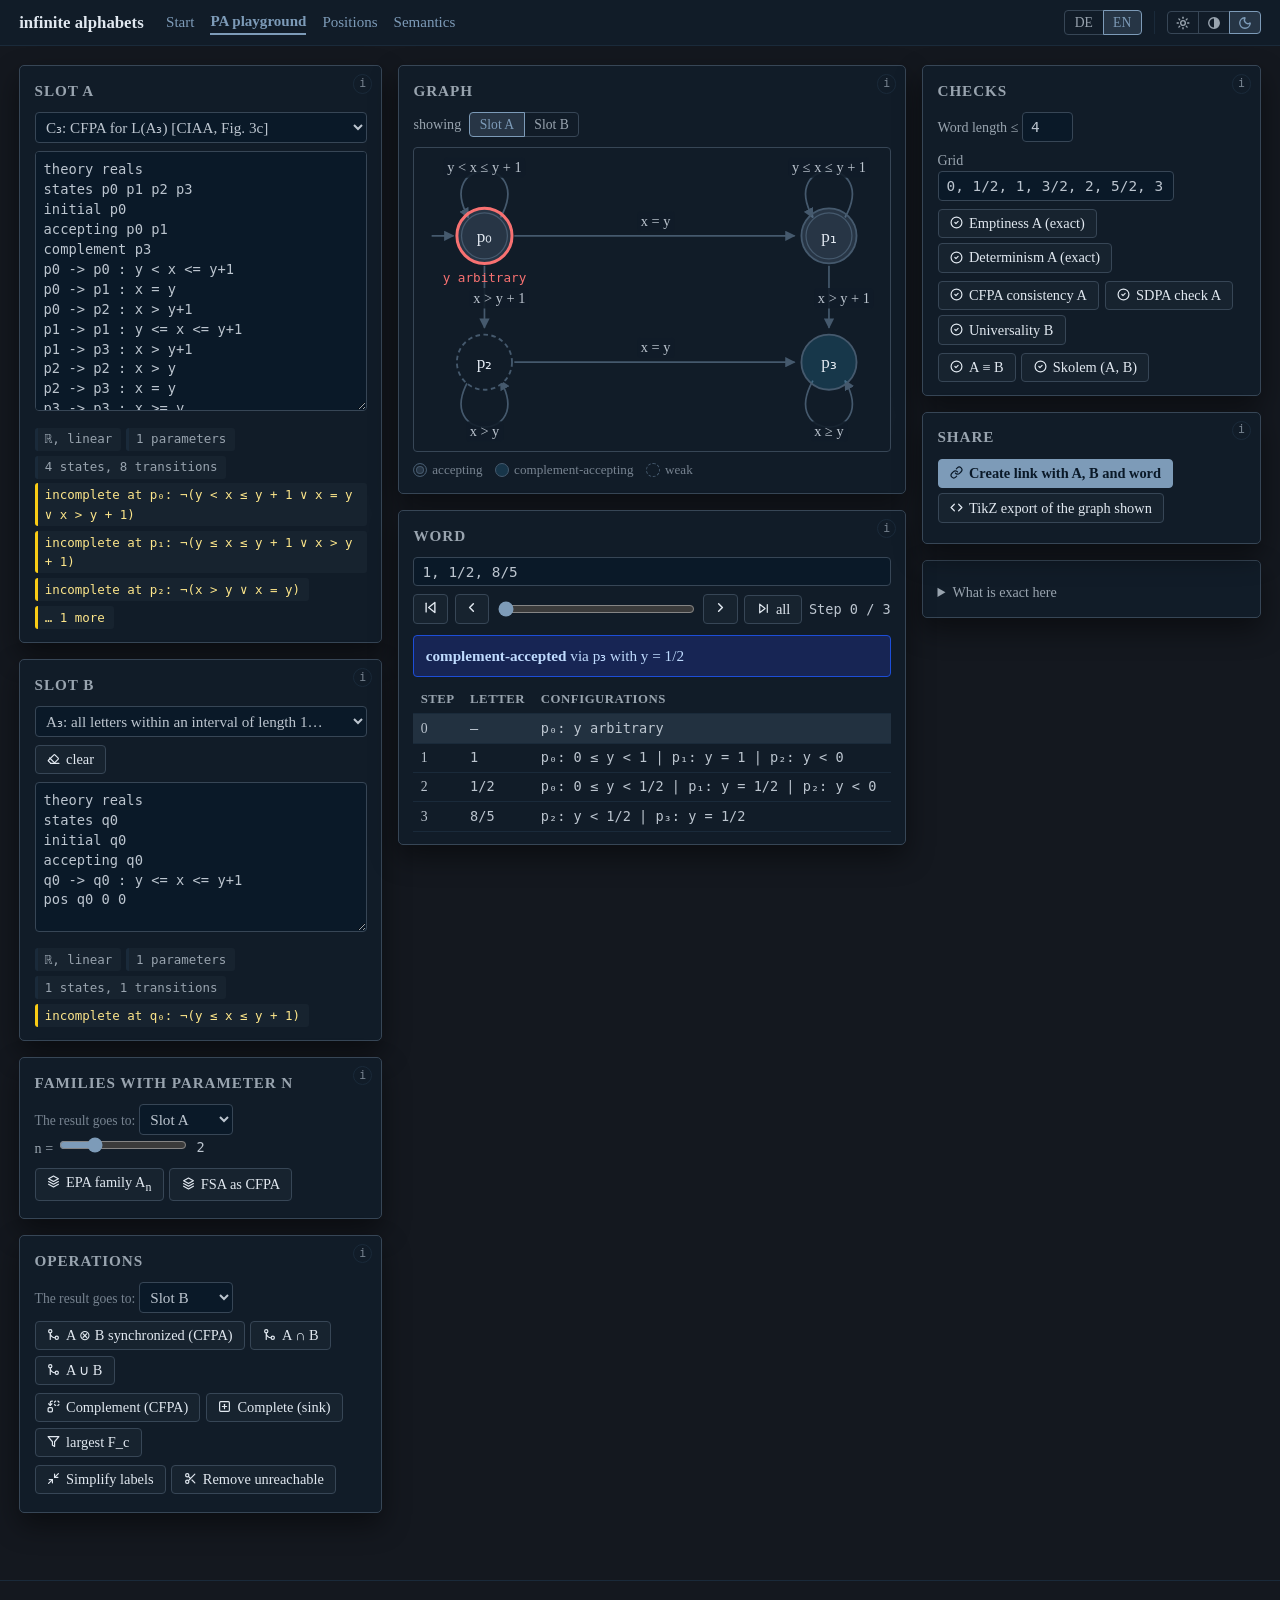
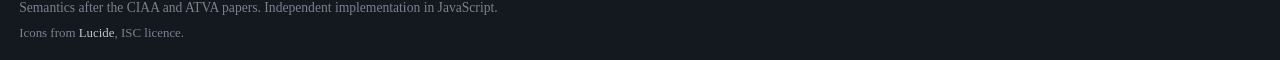
==== commit 03a3a9ac: "misc" ====
--- a/docs/playground.html
+++ b/docs/playground.html
@@ -187,7 +187,10 @@
   </div>
 </main>
 
-<footer class="site" data-i18n="pg.footer">Semantics after Alber and Rümmer, CIAA and ATVA. Independent JS implementation, not the authors’ library.</footer>
+<footer class="site">
+  <p data-i18n="pg.footer">Semantics after Alber and Rümmer, CIAA and ATVA. Independent JS implementation, not the authors’ library.</p>
+  <p class="footer-credit" data-i18n-html="site.credits">Icons from Lucide, ISC licence.</p>
+</footer>
 
 <script src="assets/js/strings.js"></script>
 <script src="assets/js/messages.js"></script>
--- a/docs/assets/css/app.css
+++ b/docs/assets/css/app.css
@@ -715,10 +715,20 @@
 
 .word-display { font-family: var(--mono); font-size: 1.05rem; letter-spacing: 0.06em; padding: 0.3rem 0; word-break: break-all; }
 .word-display .cursor { color: var(--tool-note); }
+/* Das Label gehoert zum Fliesstext, nicht zum Wort. inherit hilft hier nicht:
+   .word-display setzt selbst Monospace, das Label muss die Body-Schrift also
+   ausdruecklich zurueckholen, ebenso die Sperrung, die nur die Buchstaben
+   brauchen. */
+.word-display .seg-label { font-family: "Charter", "Georgia", "Times New Roman", serif; letter-spacing: normal; }
 
 .pos-table { max-height: 320px; overflow-y: auto; }
 
 footer.site { border-top: 1px solid var(--tool-hairline); margin-top: 2rem; padding: 1rem 1.2rem; font-size: 0.85rem; color: var(--tool-note); }
+footer.site p { margin: 0 0 0.35rem; }
+footer.site p:last-child { margin-bottom: 0; }
+/* Quellenangaben: Liste ohne Punkte, damit die Fusszeile ruhig bleibt. */
+footer.site .footer-credit { font-size: 0.95em; }
+footer.site .src { color: var(--tool-text); }
 
 /* Teilen-Panel: lange URLs duerfen das Layout nicht sprengen. */
 #linkOut { display: flex; flex-direction: column; gap: 0.3rem; margin-top: 0.5rem; }
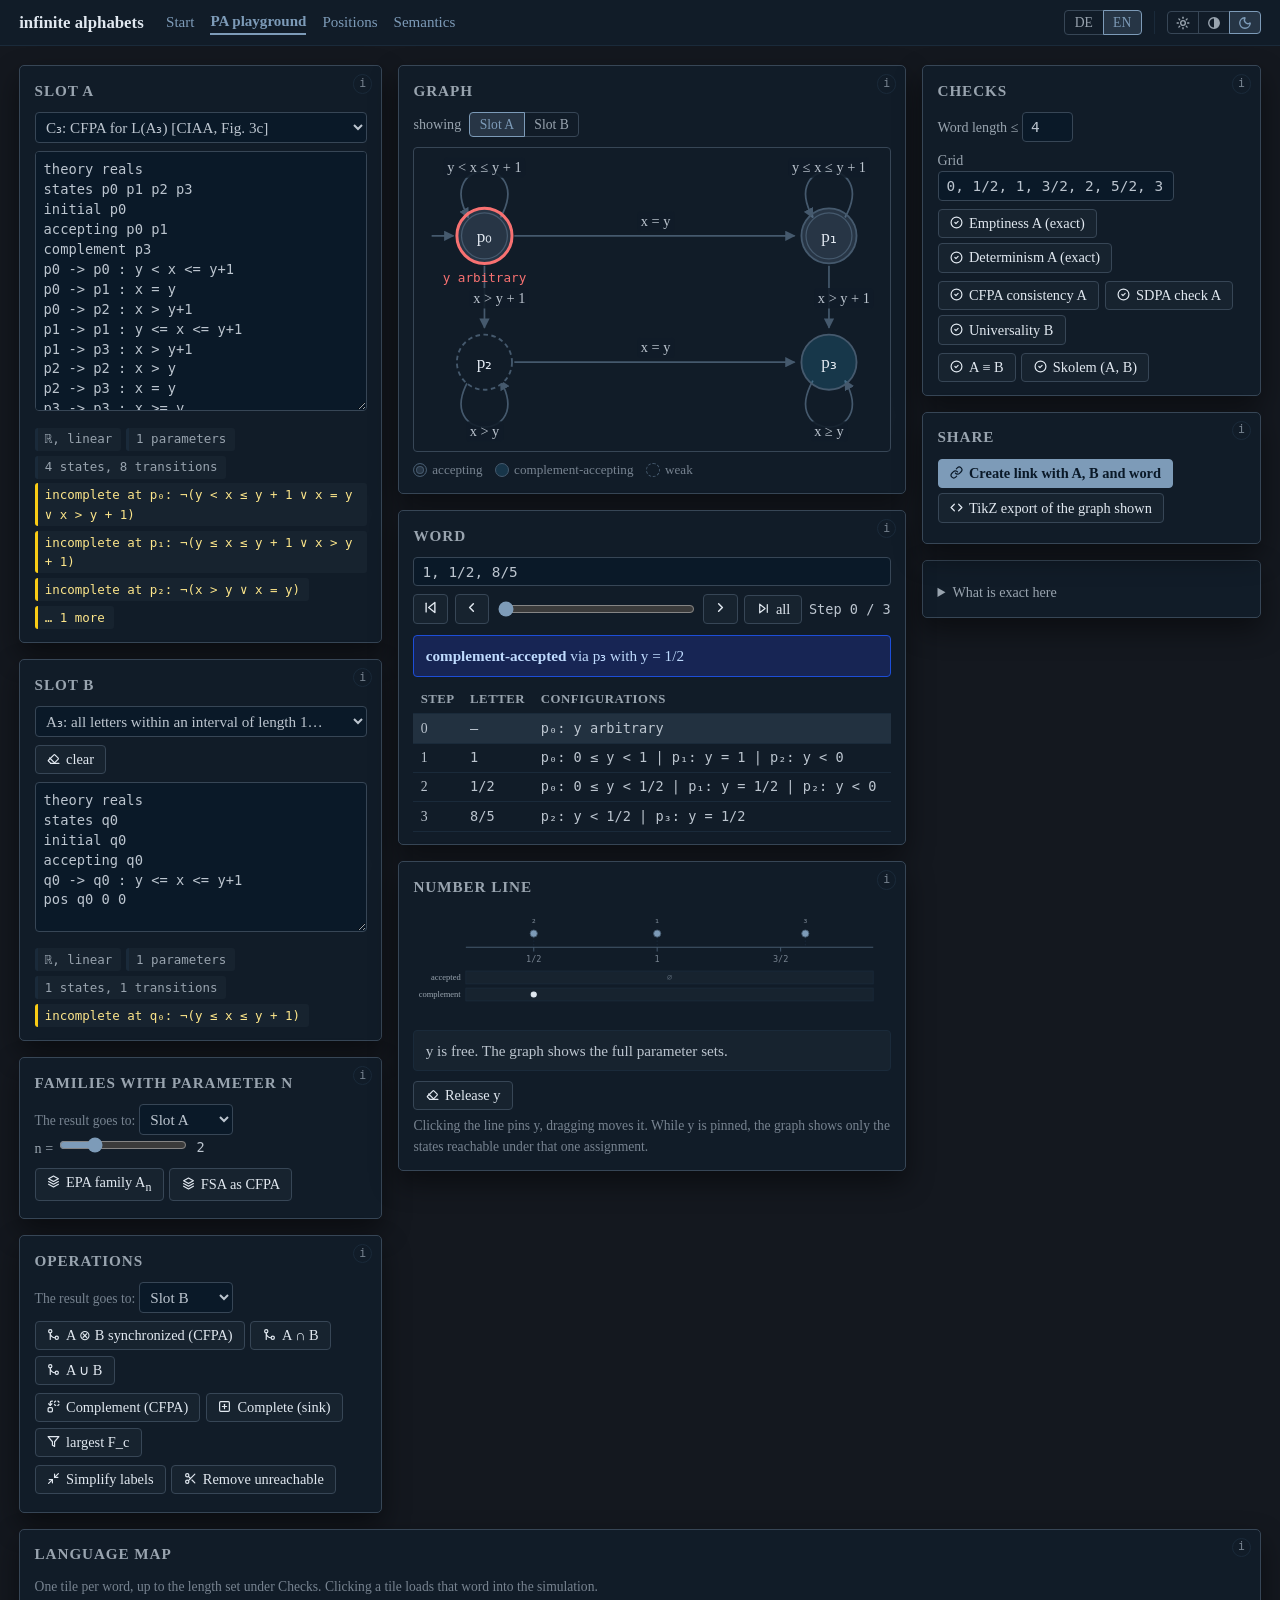
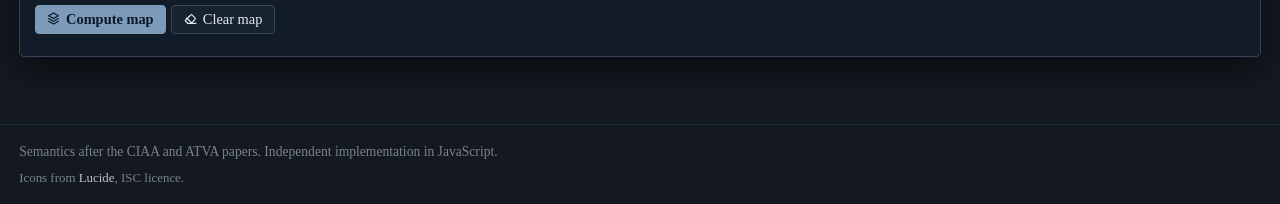
==== commit 9f0a21d0: "Zahlenstrahl und Sprachkarte im Playground Zwei Ansichten, die nur ablesen, was die Engine ohnehin r" ====
--- a/docs/playground.html
+++ b/docs/playground.html
@@ -138,6 +138,18 @@
           <tbody></tbody>
         </table>
       </div>
+
+      <!-- Der Zahlenstrahl gehoert zum Wort, bekommt aber ein eigenes Panel:
+           er gilt nur in der reellen Theorie und verschwindet sonst ganz. -->
+      <div class="panel" id="nlPanel" data-info="info.pg.nl" style="display:none">
+        <h2 data-i18n="pg.nl.h">Number line</h2>
+        <svg class="nl" id="numberLine"></svg>
+        <div id="nlVerdict"></div>
+        <div class="btn-row">
+          <button data-icon="eraser" id="nlClear" data-i18n="pg.nl.clear">Release y</button>
+        </div>
+        <p class="hint" data-i18n="pg.nl.hint">Click the line to pin y.</p>
+      </div>
     </div>
 
     <!-- Spalte 3: Pruefungen -->
@@ -184,6 +196,18 @@
       </div>
     </div>
 
+  </div>
+
+  <!-- Die Sprachkarte steht ueber die volle Breite unter den Spalten: sie ist
+       ein Raster aus vielen kleinen Kacheln und braucht jede Spalte, die da ist. -->
+  <div class="panel" data-info="info.pg.map">
+    <h2 data-i18n="pg.map.h">Language map</h2>
+    <p class="hint" data-i18n="pg.map.lead">One tile per word, up to the length set under Checks.</p>
+    <div class="btn-row">
+      <button data-icon="layers" id="mkMap" class="primary" data-i18n="pg.map.build">Compute map</button>
+      <button data-icon="eraser" id="clearMap" data-i18n="pg.map.clear">Clear</button>
+    </div>
+    <div id="mapOut"></div>
   </div>
 </main>
 
@@ -203,6 +227,8 @@
 <script src="assets/js/automaton.js"></script>
 <script src="assets/js/examples.js"></script>
 <script src="assets/js/draw.js"></script>
+<script src="assets/js/numberline.js"></script>
+<script src="assets/js/langmap.js"></script>
 <script src="assets/js/tikz.js"></script>
 <script src="assets/js/share.js"></script>
 <script src="assets/js/playground.js"></script>
--- a/docs/assets/css/app.css
+++ b/docs/assets/css/app.css
@@ -179,7 +179,12 @@
 html {
   scrollbar-color: var(--tool-border) var(--tool-panel);
   scrollbar-width: thin;
-}
+  /* Breite der zentrierten Spalte, an der sich Header und Footer ausrichten.
+     Sie entspricht der max-width von main, das auf den Prosaseiten schmaler
+     ist als auf den Werkzeugseiten. */
+  --site-col: 1700px;
+}
+html:has(main.prose) { --site-col: 780px; }
 ::-webkit-scrollbar { width: 11px; height: 11px; }
 ::-webkit-scrollbar-track { background: var(--tool-panel); }
 ::-webkit-scrollbar-thumb {
@@ -580,6 +585,70 @@
 svg.graph .token-square rect { fill: none; stroke: var(--tool-emph); stroke-width: 1.8; }
 svg.graph .token-letter { font-size: 9px; fill: var(--tool-ink); font-family: var(--mono); }
 svg.graph .token { transition: transform 400ms ease; }
+
+/* === Zahlenstrahl ===
+ * Die beiden Baender duerfen sich nicht allein ueber die Farbe unterscheiden,
+ * sonst sind sie im grauen Skin dasselbe Rechteck: das akzeptierende hat einen
+ * durchgezogenen Umriss, das komplement-akzeptierende einen gestrichelten, und
+ * beide tragen links ihren Namen. Die Punkte an den Enden sind das zweite
+ * Merkmal, an dem [1,2] und [1,2) auseinandergehen: gefuellt heisst
+ * geschlossen, hohl heisst offen. */
+svg.nl { display: block; width: 100%; height: auto; font-family: "Charter", "Georgia", serif; }
+svg.nl .nl-axis, svg.nl .nl-tick { stroke: var(--edge); stroke-width: 1.2; }
+svg.nl .nl-tick-label { font-size: 10px; fill: var(--tool-note); font-family: var(--mono); }
+svg.nl .nl-stem { stroke: var(--tool-hairline); stroke-width: 1; stroke-dasharray: 2 2; }
+svg.nl .nl-letter { fill: var(--accent); stroke: var(--edge); stroke-width: 1; }
+svg.nl .nl-letter-label { font-size: 12px; fill: var(--tool-note); font-family: var(--mono); }
+svg.nl .nl-band-bed { fill: var(--tool-subtle); stroke: var(--tool-hairline); stroke-width: 1; }
+svg.nl .nl-band-label { font-size: 10px; fill: var(--tool-label); }
+svg.nl .nl-band-empty { font-size: 10px; fill: var(--tool-faint); font-family: var(--mono); }
+svg.nl .nl-band-acc .nl-band-fill { fill: var(--accent-soft); stroke: var(--accent); stroke-width: 1.2; }
+svg.nl .nl-band-comp .nl-band-fill { fill: var(--blue-soft); stroke: var(--blue); stroke-width: 1.2; stroke-dasharray: 4 3; }
+svg.nl .nl-end { stroke: var(--tool-emph); stroke-width: 1.2; }
+svg.nl .nl-end.closed { fill: var(--tool-emph); }
+svg.nl .nl-end.open { fill: var(--tool-surface); }
+svg.nl .nl-mu-line { stroke: var(--hot); stroke-width: 1.6; }
+svg.nl .nl-mu-head { fill: var(--hot); }
+svg.nl .nl-mu-label { font-size: 11px; fill: var(--hot); font-family: var(--mono); }
+svg.nl .nl-hit { fill: transparent; cursor: ew-resize; }
+#nlVerdict { margin-top: 0.5rem; }
+
+/* === Sprachkarte ===
+ * Eine Kachel je Wort. Die Klasse steht als Zeichen in der Kachel und nicht nur
+ * in ihrer Farbe, damit die vier Faelle auch im grauen Skin auseinandergehen.
+ * Die Kachel ist klickbar, traegt aber keinen Buttonrahmen: sie ist zu klein
+ * fuer die Affordanzregel und bekommt den Hover-Rand in Akzentfarbe. */
+#mapOut { margin-top: 0.6rem; }
+.lm-summary { font-size: 0.88rem; margin: 0.2rem 0 0.5rem; }
+.lm-summary .tag { font-family: var(--mono); font-size: 0.78rem; color: var(--tool-note); }
+.lm-body { max-height: 58vh; overflow: auto; }
+.lm-row { margin-bottom: 0.5rem; }
+.lm-head { font-size: 0.8rem; color: var(--tool-label); margin-bottom: 0.2rem; }
+.lm-grid { display: flex; flex-wrap: wrap; gap: 2px; }
+.lm-cell {
+  width: 16px; height: 16px;
+  border: 1px solid var(--tool-hairline);
+  border-radius: 2px;
+  background: var(--tool-subtle);
+  color: var(--tool-note);
+  font-family: var(--mono);
+  font-size: 8px;
+  line-height: 14px;
+  text-align: center;
+  letter-spacing: -0.5px;
+  cursor: pointer;
+  user-select: none;
+}
+.lm-cell:hover { border-color: var(--accent); color: var(--tool-emph); }
+.lm-cell.both { background: var(--accent-soft); border-color: var(--accent); color: var(--tool-emph); }
+.lm-cell.a    { background: var(--tool-surface); border-color: var(--accent); color: var(--tool-emph); }
+.lm-cell.b    { background: var(--tool-surface); border-color: var(--blue); color: var(--tool-emph); }
+.lm-cell.none { background: var(--tool-subtle); border-color: var(--tool-hairline); }
+.lm-cell.acc  { background: var(--accent-soft); border-color: var(--accent); color: var(--tool-emph); }
+.lm-cell.rej  { background: var(--tool-subtle); border-color: var(--tool-hairline); }
+.lm-legend { display: flex; flex-wrap: wrap; gap: 0.8rem; font-size: 0.82rem; color: var(--tool-note); margin: 0.5rem 0; }
+.lm-legend span { display: flex; align-items: center; gap: 0.3rem; }
+.lm-legend .lm-cell { cursor: default; }
 
 table { border-collapse: collapse; width: 100%; font-size: 0.86rem; }
 th, td { text-align: left; padding: 0.22rem 0.45rem; border-bottom: 1px solid var(--tool-hairline); vertical-align: top; }
@@ -730,6 +799,25 @@
 footer.site .footer-credit { font-size: 0.95em; }
 footer.site .src { color: var(--tool-text); }
 
+/* Querlink auf das andere Projekt: eine leise Zeile am rechten Rand, damit sie
+   nicht wie eine weitere Quellenangabe gelesen wird. */
+footer.site .footer-cross { margin: 0.7rem 0 0; text-align: right; }
+footer.site .footer-cross a { color: inherit; text-decoration: none; }
+footer.site .footer-cross a:hover,
+footer.site .footer-cross a:focus { color: var(--tool-text); text-decoration: underline; }
+
+/* Header und Footer laufen ueber die volle Breite, weil Hintergrund und
+   Trennlinien das sollen; ihr Inhalt sitzt aber in derselben zentrierten
+   Spalte wie main. Statt eines zusaetzlichen Wrappers waechst dafuer das
+   Innenmass: 1.2rem Grundabstand plus die Haelfte dessen, was das Fenster
+   breiter ist als die Spalte. Der Wert passt zu main, weil dessen max-width
+   dank border-box die eigenen 1.2rem schon enthaelt. Die Regel steht hinter
+   footer.site, weil sie dieselbe Spezifitaet hat und sonst verloere. */
+header.site,
+footer.site {
+  padding-inline: calc(1.2rem + max(0px, (100% - var(--site-col)) / 2));
+}
+
 /* Teilen-Panel: lange URLs duerfen das Layout nicht sprengen. */
 #linkOut { display: flex; flex-direction: column; gap: 0.3rem; margin-top: 0.5rem; }
 #linkOut input[type="text"] { font-size: 0.78rem; }
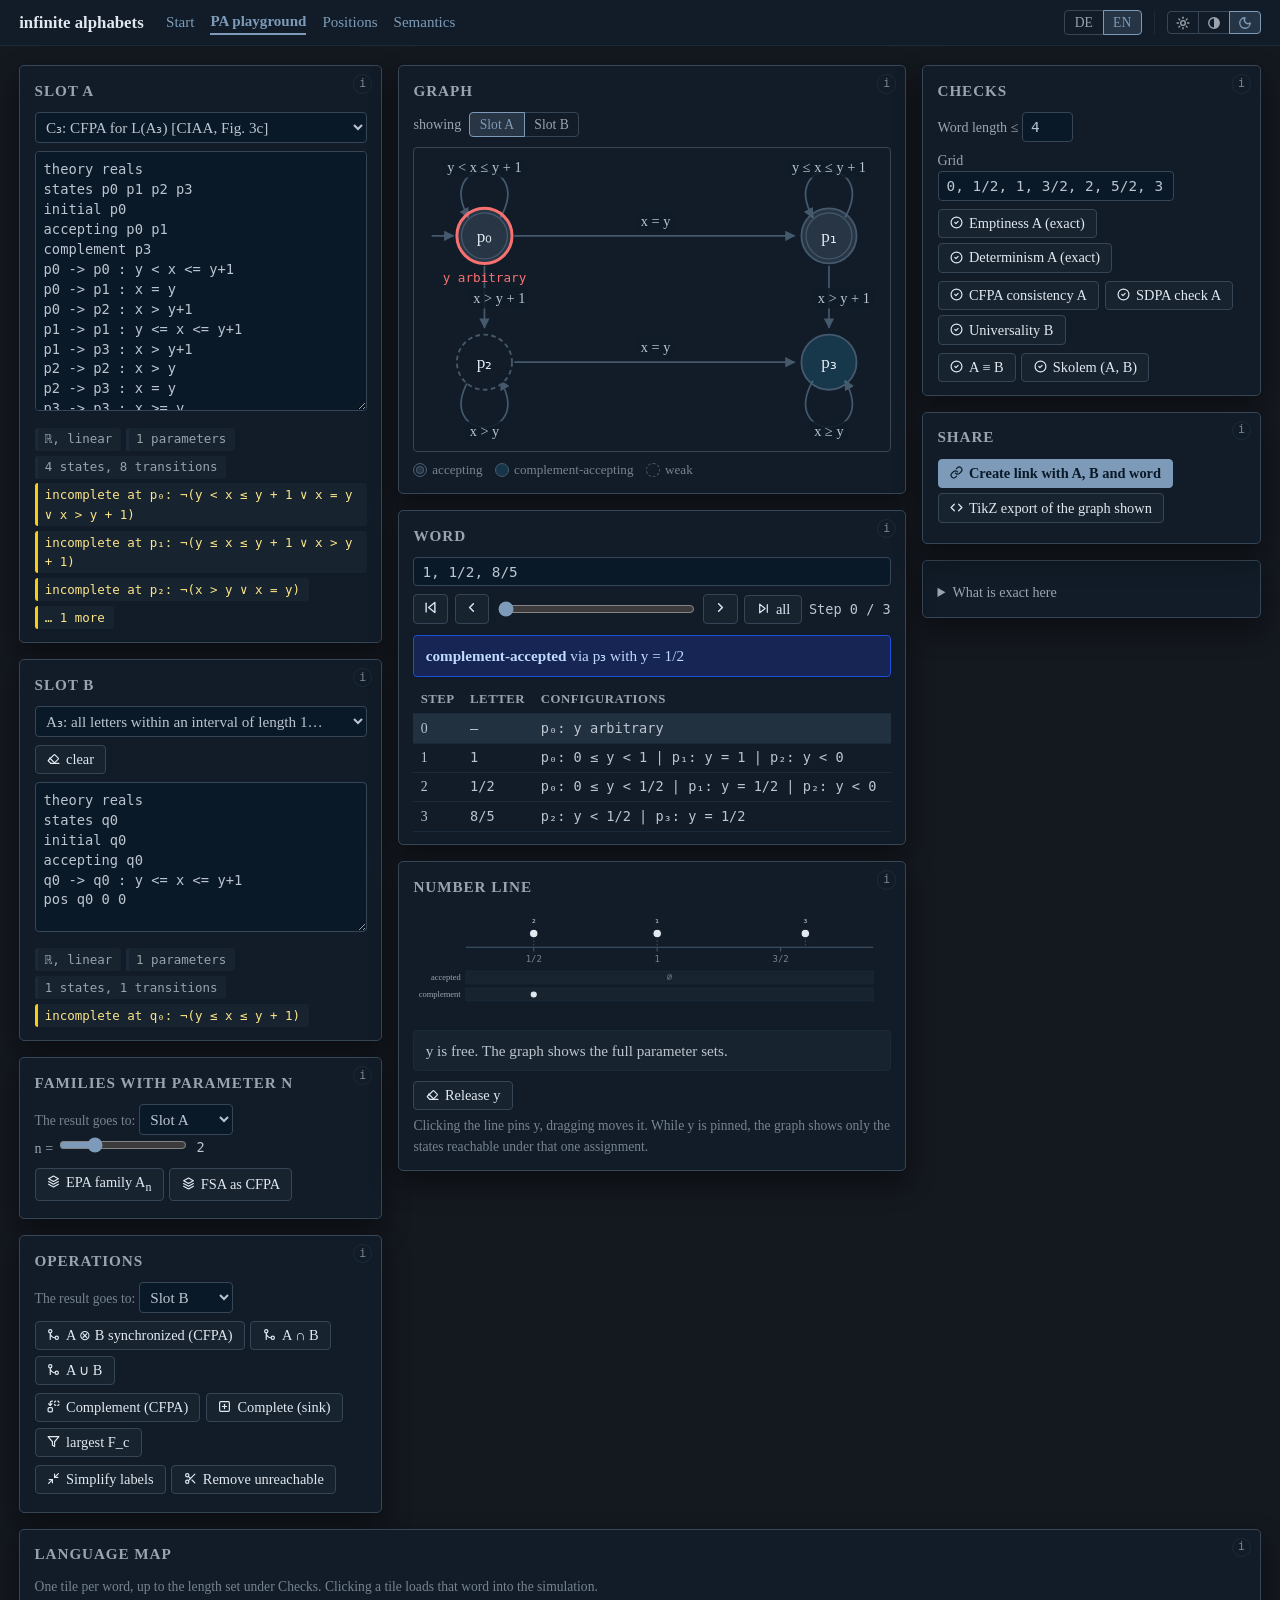
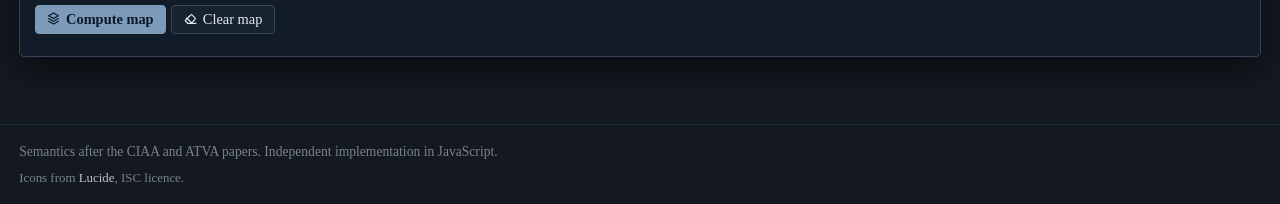
==== commit e278737d: "Farbschema deklarieren, damit niemand die SVG-Fuellungen nachrechnet Im Bericht von Hand stehen im d" ====
--- a/docs/playground.html
+++ b/docs/playground.html
@@ -2,6 +2,12 @@
 <html lang="en" data-theme="dark" data-skin="dark">
 <head>
 <meta charset="utf-8">
+<!-- Die Seite kennt beide Polaritaeten und schaltet selbst. Ohne diese
+     Angabe halten Chromes automatischer Dunkelmodus und die einschlaegigen
+     Erweiterungen die Seite fuer ungeschuetzt und rechnen ihre Farben nach,
+     was in SVG die schwachen Fuellungen (fill) trifft und aus den Kaesten
+     hinter den Kantenbeschriftungen helle Bloecke macht. -->
+<meta name="color-scheme" content="dark light">
 <script>(function(){var d='dark',P={light:'light',dark:'dark',grey:'dark'},k=function(v){return typeof P[v]=='string'},e=document.documentElement,t=new URLSearchParams(location.search).get('theme');if(k(t)){try{localStorage.setItem('theme',t)}catch(x){}}else{try{t=localStorage.getItem('theme')}catch(x){}}if(!k(t))t=d;e.dataset.skin=t;e.dataset.theme=P[t];e.style.colorScheme=P[t];})();</script>
 <script>(function(){var p=new URLSearchParams(location.search).get('lang'),l;if(p==='en'||p==='de'){l=p}else{try{l=localStorage.getItem('lang')}catch(e){}}document.documentElement.lang=(l==='de'||l==='en')?l:'en';})();</script>
 <meta name="viewport" content="width=device-width, initial-scale=1">
--- a/docs/assets/css/app.css
+++ b/docs/assets/css/app.css
@@ -195,6 +195,13 @@
 ::-webkit-scrollbar-thumb:hover { background: var(--accent); }
 ::-webkit-scrollbar-corner { background: var(--tool-panel); }
 
+/* Die Textauswahl gehoert genauso in die Leiter wie der Scrollbalken, und aus
+   demselben Grund: der Balken des Systems ist in einem nicht fokussierten
+   Fenster ein helles Grau. Im dunklen Skin steht dann heller Text auf heller
+   Flaeche, also nichts Lesbares mehr, und zwar ausgerechnet dort, wo jemand
+   gerade gezogen hat. Akzent als Flaeche, die Gegenfarbe als Schrift. */
+::selection { background: var(--accent); color: var(--tool-ink); }
+
 * { box-sizing: border-box; }
 
 html, body {
@@ -595,13 +602,17 @@
  * geschlossen, hohl heisst offen. */
 svg.nl { display: block; width: 100%; height: auto; font-family: "Charter", "Georgia", serif; }
 svg.nl .nl-axis, svg.nl .nl-tick { stroke: var(--edge); stroke-width: 1.2; }
-svg.nl .nl-tick-label { font-size: 10px; fill: var(--tool-note); font-family: var(--mono); }
-svg.nl .nl-stem { stroke: var(--tool-hairline); stroke-width: 1; stroke-dasharray: 2 2; }
-svg.nl .nl-letter { fill: var(--accent); stroke: var(--edge); stroke-width: 1; }
-svg.nl .nl-letter-label { font-size: 12px; fill: var(--tool-note); font-family: var(--mono); }
+svg.nl .nl-tick-label { font-size: 10.5px; fill: var(--tool-note); font-family: var(--mono); }
+svg.nl .nl-stem { stroke: var(--edge); stroke-width: 1; stroke-dasharray: 2 2; }
+/* Der Buchstabe ist der Gegenstand des Bildes und bekommt deshalb die
+   staerkste Farbe der Leiter, nicht den Akzent: der ist in zwei der drei
+   Skins nur eine Nuance vom Untergrund entfernt und liess die Punkte
+   verschwinden. Der helle Rand hebt sie vom Stiel ab. */
+svg.nl .nl-letter { fill: var(--tool-emph); stroke: var(--tool-surface); stroke-width: 1.2; }
+svg.nl .nl-letter-label { font-size: 12px; fill: var(--tool-text); font-family: var(--mono); }
 svg.nl .nl-band-bed { fill: var(--tool-subtle); stroke: var(--tool-hairline); stroke-width: 1; }
 svg.nl .nl-band-label { font-size: 10px; fill: var(--tool-label); }
-svg.nl .nl-band-empty { font-size: 10px; fill: var(--tool-faint); font-family: var(--mono); }
+svg.nl .nl-band-empty { font-size: 11px; fill: var(--tool-note); font-family: var(--mono); }
 svg.nl .nl-band-acc .nl-band-fill { fill: var(--accent-soft); stroke: var(--accent); stroke-width: 1.2; }
 svg.nl .nl-band-comp .nl-band-fill { fill: var(--blue-soft); stroke: var(--blue); stroke-width: 1.2; stroke-dasharray: 4 3; }
 svg.nl .nl-end { stroke: var(--tool-emph); stroke-width: 1.2; }
@@ -611,6 +622,11 @@
 svg.nl .nl-mu-head { fill: var(--hot); }
 svg.nl .nl-mu-label { font-size: 11px; fill: var(--hot); font-family: var(--mono); }
 svg.nl .nl-hit { fill: transparent; cursor: ew-resize; }
+/* Gezogen wird hier, also darf das Ziehen keinen Text markieren: eine
+   angefangene Auswahl legt sonst den Markierungsbalken des Systems hinter
+   die Beschriftungen, in jedem Skin dieselbe helle Flaeche. Der Graph
+   nebenan haengt am selben Zug und bekommt es deshalb auch. */
+svg.nl, svg.graph { -webkit-user-select: none; user-select: none; }
 #nlVerdict { margin-top: 0.5rem; }
 
 /* === Sprachkarte ===
@@ -626,14 +642,14 @@
 .lm-head { font-size: 0.8rem; color: var(--tool-label); margin-bottom: 0.2rem; }
 .lm-grid { display: flex; flex-wrap: wrap; gap: 2px; }
 .lm-cell {
-  width: 16px; height: 16px;
+  width: 19px; height: 19px;
   border: 1px solid var(--tool-hairline);
   border-radius: 2px;
   background: var(--tool-subtle);
-  color: var(--tool-note);
+  color: var(--tool-text);
   font-family: var(--mono);
-  font-size: 8px;
-  line-height: 14px;
+  font-size: 9.5px;
+  line-height: 17px;
   text-align: center;
   letter-spacing: -0.5px;
   cursor: pointer;
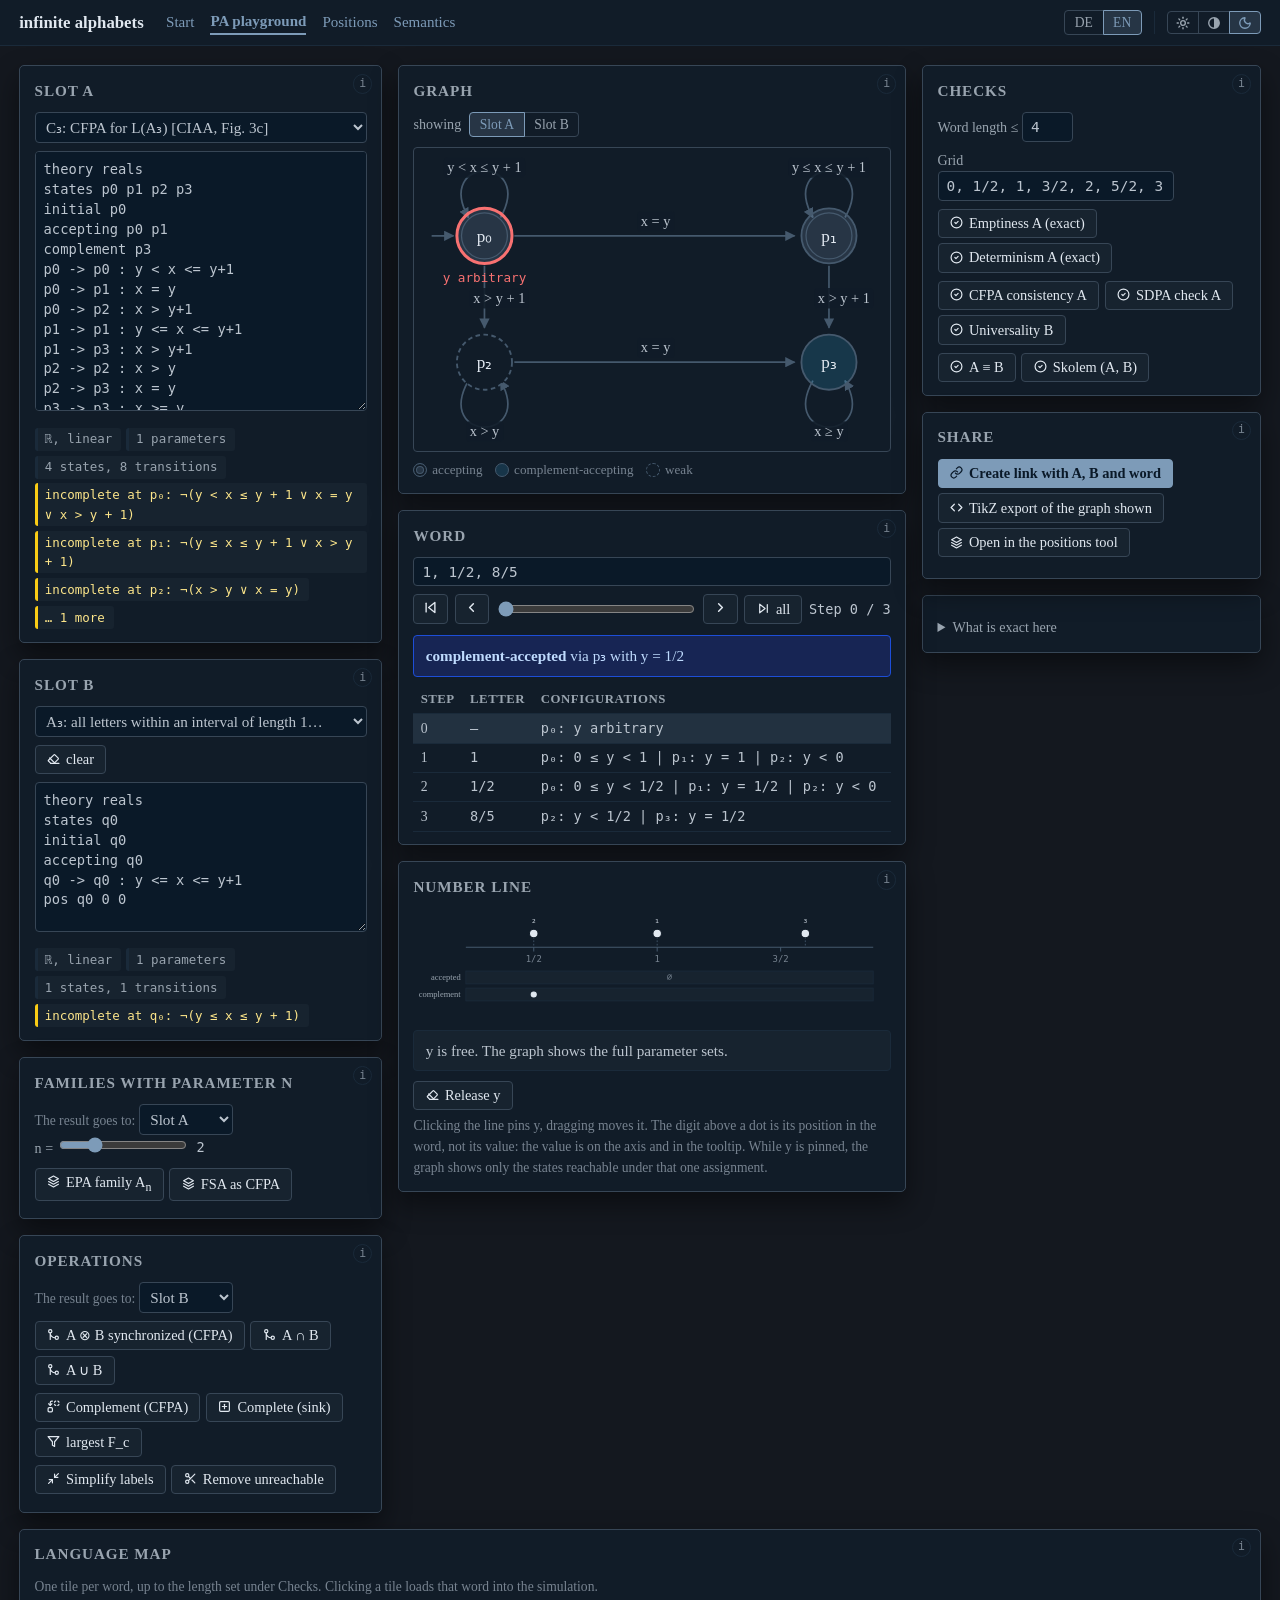
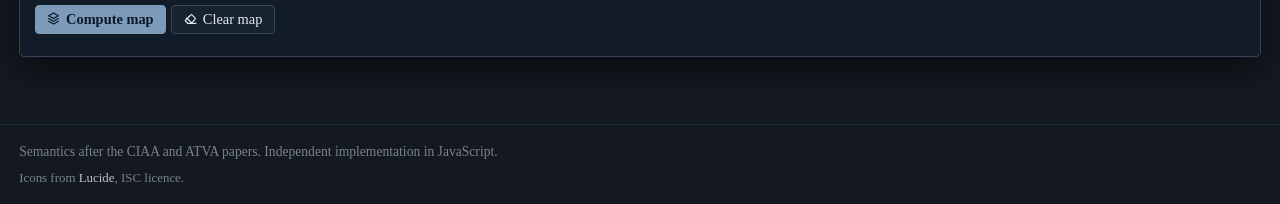
==== commit 6f542ee8: "Erkundung zeigt jetzt den Graphen, das Pumpen und den Bell-Kollaps Die Positions-Seite hat bisher nu" ====
--- a/docs/playground.html
+++ b/docs/playground.html
@@ -189,6 +189,7 @@
         <div class="btn-row">
           <button data-icon="link" id="mkLink" class="primary" data-i18n="pg.share.link">Create link with A, B and word</button>
           <button data-icon="code" id="mkTikz" data-i18n="pg.share.tikz">TikZ export of the graph shown</button>
+          <button data-icon="layers" id="toPositions" data-i18n="pg.share.positions">Open in Positions</button>
         </div>
         <p class="hint" id="linkOut"></p>
         <textarea id="tikzOut" class="small" spellcheck="false" style="display:none" readonly></textarea>
@@ -232,6 +233,7 @@
 <script src="assets/js/theory-real.js"></script>
 <script src="assets/js/automaton.js"></script>
 <script src="assets/js/examples.js"></script>
+<script src="assets/js/positions-core.js"></script>
 <script src="assets/js/draw.js"></script>
 <script src="assets/js/numberline.js"></script>
 <script src="assets/js/langmap.js"></script>
--- a/docs/assets/css/app.css
+++ b/docs/assets/css/app.css
@@ -593,6 +593,27 @@
 svg.graph .token-letter { font-size: 9px; fill: var(--tool-ink); font-family: var(--mono); }
 svg.graph .token { transition: transform 400ms ease; }
 
+/* === Positionsgraph ===
+ * Eine nicht akzeptierende Position darf sich nicht allein ueber die Fuellung
+ * zeigen: im grauen Skin ist --tool-danger-bg durchsichtig. Zweites Merkmal ist
+ * deshalb der doppelte Umriss, wie beim akzeptierenden Zustand im Automaten. */
+svg.graph .pg-box { fill: var(--tool-surface); stroke: var(--edge); stroke-width: 1.4; }
+svg.graph .pg-node.rej .pg-box { fill: var(--tool-danger-bg); stroke: var(--tool-danger-border); }
+svg.graph .pg-box-inner { fill: none; stroke: var(--tool-danger-border); stroke-width: 1; }
+svg.graph .pg-node.hl .pg-box { stroke: var(--hot); stroke-width: 2.4; }
+svg.graph .pg-label { font-size: 12px; fill: var(--tool-emph); font-family: var(--mono); }
+svg.graph .pg-node.is-clickable { cursor: pointer; }
+svg.graph .pg-node.is-clickable:hover .pg-box { stroke: var(--accent); stroke-width: 2.2; }
+svg.graph .pg-edge { fill: none; stroke: var(--edge); stroke-width: 1.2; }
+svg.graph .pg-edge.hot { stroke: var(--hot); stroke-width: 2; }
+svg.graph .pg-edge-label { font-size: 11px; fill: var(--tool-note); font-family: var(--mono); }
+
+/* Der Bell-Vergleich steht neben, nicht ueber der Positionstabelle: er hat nur
+   so viele Zeilen wie die Erkundung tief ist. */
+table.bell { width: auto; margin: 0.4rem 0 0.6rem; }
+table.bell td, table.bell th { padding: 0.12rem 0.7rem 0.12rem 0; text-align: right; }
+table.bell td:first-child, table.bell th:first-child { text-align: left; }
+
 /* === Zahlenstrahl ===
  * Die beiden Baender duerfen sich nicht allein ueber die Farbe unterscheiden,
  * sonst sind sie im grauen Skin dasselbe Rechteck: das akzeptierende hat einen
